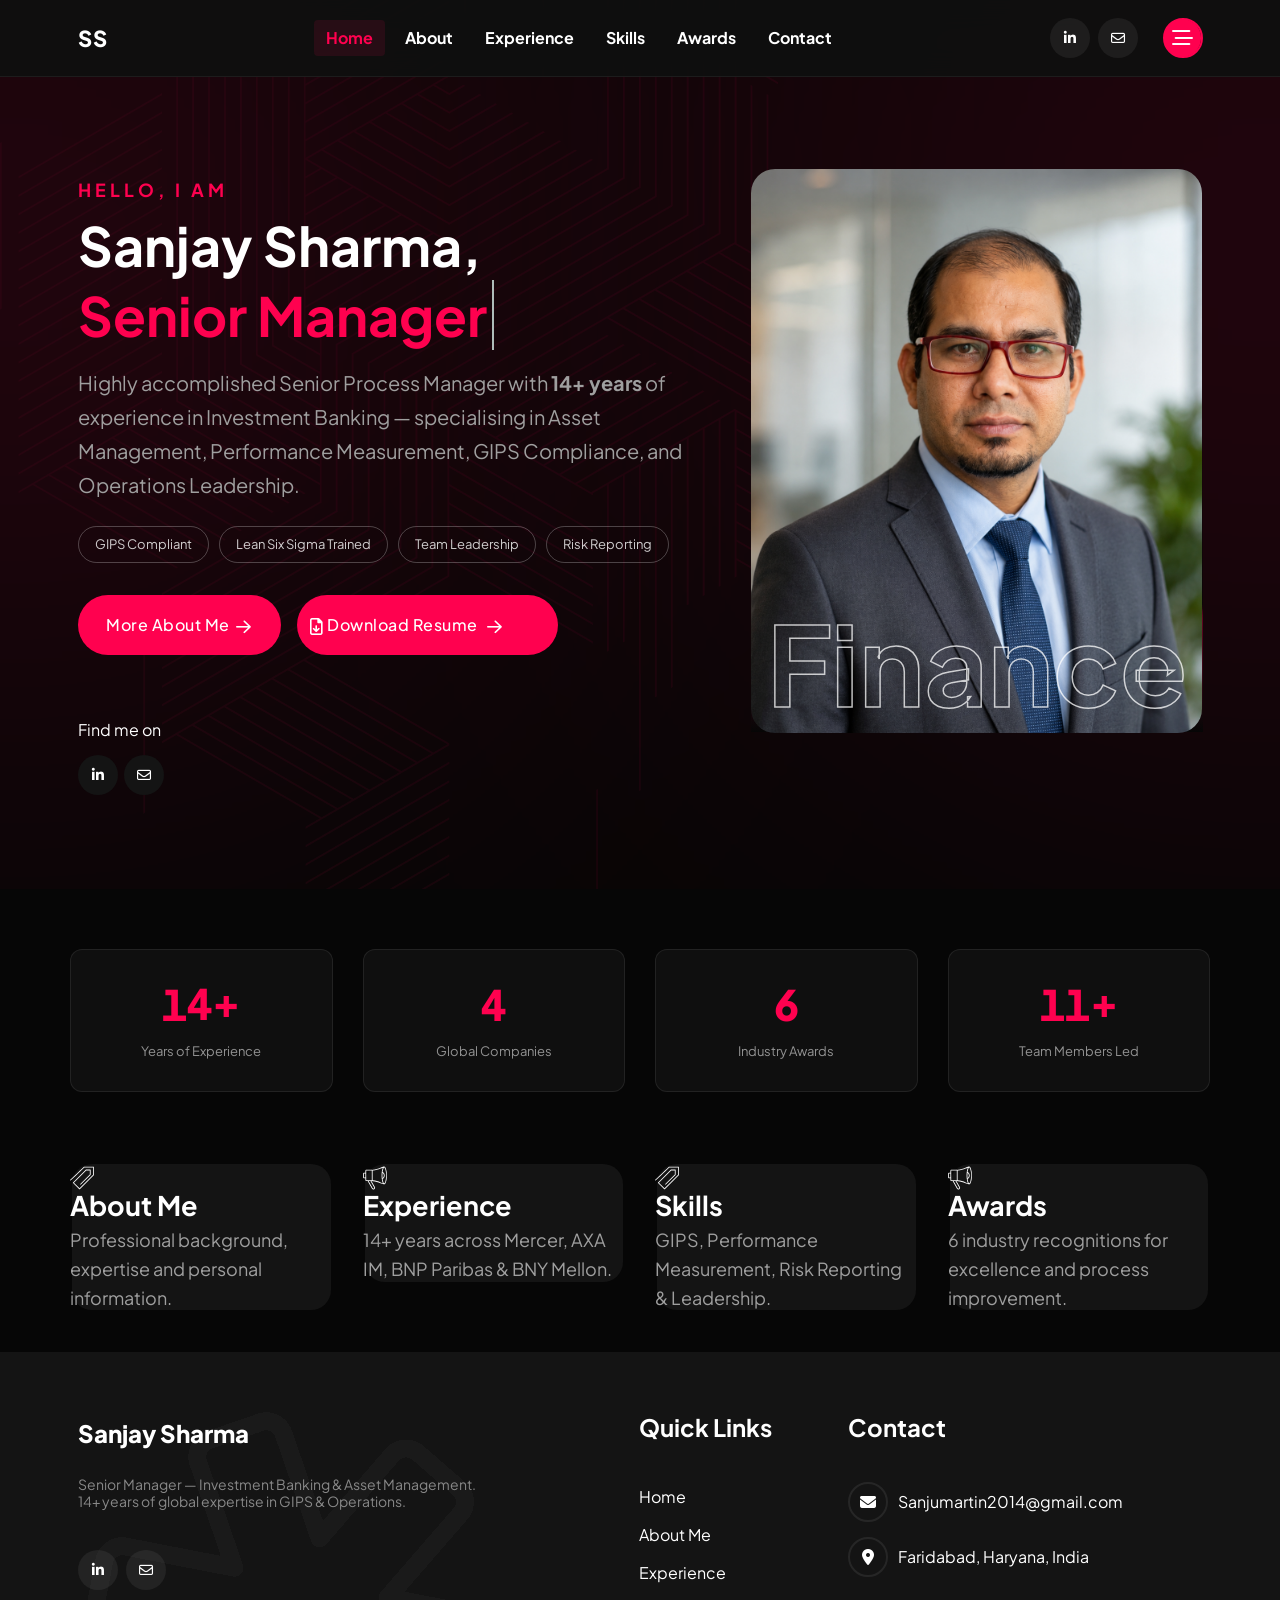
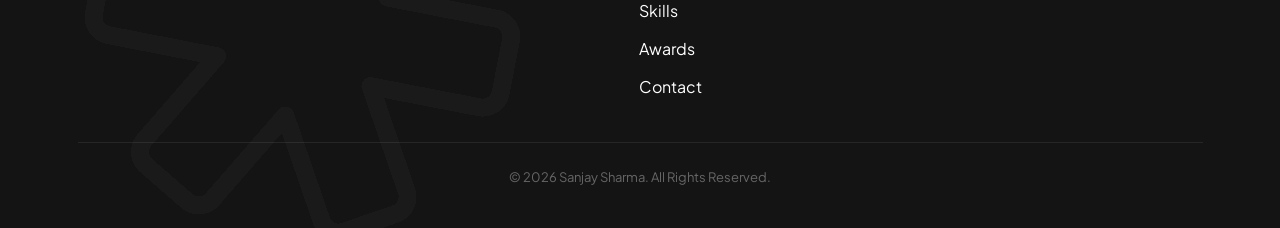
==== index.html @ 3ad921a3 "website_launch" ====
<!DOCTYPE html>
<html lang="en">
<head>
    <meta charset="UTF-8">
    <meta http-equiv="X-UA-Compatible" content="IE=edge">
    <meta name="viewport" content="width=device-width, initial-scale=1.0">
    <meta name="description" content="Sanjay Sharma – Senior Manager with 14+ years in Investment Banking, Asset Management & GIPS Compliance.">
    <link rel="shortcut icon" type="image/png" href="assets/images/favicon.png">
    <title>Sanjay Sharma | Senior Manager – Investment Banking</title>
    <link rel="preconnect" href="https://fonts.googleapis.com">
    <link rel="preconnect" href="https://fonts.gstatic.com" crossorigin>
    <link rel="stylesheet" href="https://fonts.googleapis.com/css2?family=Plus+Jakarta+Sans:wght@300;400;500;600;700;800&display=swap">
    <link rel="stylesheet" href="assets/css/vendor/fontawesome.css">
    <link rel="stylesheet" href="assets/css/plugins/swiper.css">
    <link rel="stylesheet" href="assets/css/plugins/odometer.css">
    <link rel="stylesheet" href="assets/css/vendor/animate.min.css">
    <link rel="stylesheet" href="assets/css/vendor/bootstrap.min.css">
    <link rel="stylesheet" href="assets/css/style.css">
    <link rel="stylesheet" href="assets/css/custom.css">
    <style>
        .hero-badge { padding:6px 16px; border:1px solid rgba(255,255,255,0.25); border-radius:30px; font-size:13px; color:rgba(255,255,255,0.8); }
        .hero-badges { display:flex; flex-wrap:wrap; gap:10px; margin-top:24px; }
        .download-resume-btn { display:inline-flex; align-items:center; gap:10px; padding:14px 32px; background:var(--color-primary); color: #fff; border-radius:40px; font-weight:600; font-size:15px; text-decoration:none; transition:opacity .3s,transform .3s; }
        .download-resume-btn:hover { opacity:.88; color: #fff; transform:translateY(-2px); }
        .stat-box { text-align:center; padding:28px 16px; background:rgba(255,255,255,0.04); border:1px solid rgba(255,255,255,0.08); border-radius:12px; transition:border-color .3s; }
        .stat-box:hover { border-color:var(--color-primary); }
        .stat-box .stat-num { font-size:42px; font-weight:800; color:var(--color-primary); line-height:1; }
        .stat-box .stat-label { font-size:13px; color:rgba(255,255,255,0.55); margin-top:8px; }
    </style>
</head>
<body>

    <!-- HEADER -->
    <header class="tmp-header-area-start header-one header--sticky header--transparent">
        <div class="container">
            <div class="row">
                <div class="col-lg-12">
                    <div class="header-content">
                        <div class="logo">
                            <a href="index.html"><span style="font-size:22px;font-weight:800;color: #fff;letter-spacing:1px;">SS</span></a>
                        </div>
                        <nav class="tmp-mainmenu-nav d-none d-xl-block">
                            <ul class="tmp-mainmenu">
                                <li class="current"><a href="index.html">Home</a></li>
                                <li><a href="about.html">About</a></li>
                                <li><a href="experience.html">Experience</a></li>
                                <li><a href="skills.html">Skills</a></li>
                                <li><a href="awards.html">Awards</a></li>
                                <li><a href="contact.html">Contact</a></li>
                            </ul>
                        </nav>
                        <div class="tmp-header-right">
                            <div class="social-share-wrapper d-none d-md-block">
                                <div class="social-link">
                                    <a href="https://www.linkedin.com/in/sanjay-sharma-5072b68a/" target="_blank" rel="noopener"><i class="fa-brands fa-linkedin-in"></i></a>
                                    <a href="mailto:Sanjumartin2014@gmail.com"><i class="fa-regular fa-envelope"></i></a>
                                </div>
                            </div>
                            <div class="actions-area">
                                <div class="tmp-side-collups-area d-none d-xl-block">
                                    <button class="tmp-menu-bars tmp_button_active"><i class="fa-regular fa-bars-staggered"></i></button>
                                </div>
                                <div class="tmp-side-collups-area d-block d-xl-none">
                                    <button class="tmp-menu-bars humberger_menu_active"><i class="fa-regular fa-bars-staggered"></i></button>
                                </div>
                            </div>
                        </div>
                    </div>
                </div>
            </div>
        </div>
    </header>

    <!-- SIDEBAR -->
    <div class="d-none d-xl-block">
        <div class="tmp-sidebar-area tmp_side_bar">
            <div class="inner">
                <div class="top-area">
                    <span style="font-size:18px;font-weight:800;color: #fff;">Sanjay Sharma</span>
                    <div class="close-icon-area">
                        <button class="tmp-round-action-btn close_side_menu_active"><i class="fa-sharp fa-light fa-xmark"></i></button>
                    </div>
                </div>
                <div class="content-wrapper">
                    <img src="assets/images/banner/profile_pic.png" alt="Sanjay Sharma" style="border-radius:50%;width:90px;height:90px;object-fit:cover;margin-bottom:16px;">
                    <h5 class="title mt--10">Senior Manager – Investment Banking & Asset Management</h5>
                    <p class="disc">14+ years in GIPS, Performance Measurement & Operations Leadership.</p>
                    <div class="short-contact-area">
                        <!-- <div class="single-contact"><i class="fa-solid fa-phone"></i><div class="information tmp-link-animation"><span>Phone</span><a href="tel:+919503085944" class="number">+91 9503085944</a></div></div> -->
                        <div class="single-contact"><i class="fa-solid fa-envelope"></i><div class="information tmp-link-animation"><span>Email</span><a href="mailto:Sanjumartin2014@gmail.com" class="number">Sanjumartin2014@gmail.com</a></div></div>
                        <div class="single-contact"><i class="fa-solid fa-location-crosshairs"></i><div class="information tmp-link-animation"><span>Location</span><span class="number">Faridabad, Haryana, India</span></div></div>
                    </div>
                    <div class="social-wrapper mt--20">
                        <span class="subtitle">Connect with me</span>
                        <div class="social-link">
                            <a href="https://www.linkedin.com/in/sanjay-sharma-5072b68a/" target="_blank" rel="noopener"><i class="fa-brands fa-linkedin-in"></i></a>
                            <a href="mailto:Sanjumartin2014@gmail.com"><i class="fa-regular fa-envelope"></i></a>
                        </div>
                    </div>
                </div>
            </div>
        </div>
        <a class="overlay_close_side_menu close_side_menu_active" href="javascript:void(0);"></a>
    </div>

    <!-- MOBILE MENU -->
    <div class="d-block d-xl-none">
        <div class="tmp-popup-mobile-menu">
            <div class="inner">
                <div class="header-top">
                    <span style="font-size:18px;font-weight:800;color: #fff;">Sanjay Sharma</span>
                    <div class="close-menu"><button class="close-button tmp-round-action-btn"><i class="fa-sharp fa-light fa-xmark"></i></button></div>
                </div>
                <ul class="tmp-mainmenu">
                    <li><a href="index.html">Home</a></li>
                    <li><a href="about.html">About</a></li>
                    <li><a href="experience.html">Experience</a></li>
                    <li><a href="skills.html">Skills</a></li>
                    <li><a href="awards.html">Awards</a></li>
                    <li><a href="contact.html">Contact</a></li>
                </ul>
                <div class="social-wrapper mt--40">
                    <span class="subtitle">Connect</span>
                    <div class="social-link">
                        <a href="https://www.linkedin.com/in/sanjay-sharma-5072b68a/" target="_blank" rel="noopener"><i class="fa-brands fa-linkedin-in"></i></a>
                        <a href="mailto:Sanjumartin2014@gmail.com"><i class="fa-regular fa-envelope"></i></a>
                    </div>
                </div>
            </div>
        </div>
    </div>

    <!-- HERO BANNER -->
    <div class="rpp-banner-two-area">
        <div class="container">
            <div class="banner-two-main-wrapper">
                <div class="row align-items-center">
                    <div class="col-lg-5 order-lg-2">
                        <div class="banner-right-content">
                            <div class="main-img">
                                <img class="tmp-scroll-trigger tmp-zoom-in animation-order-1" src="assets/images/banner/profile_pic.png" alt="Sanjay Sharma" style="border-radius: 24px;">
                                <h2 class="banner-big-text-1 up-down-2">Finance</h2>
                                <h2 class="banner-big-text-2 up-down">Finance</h2>
                                <div class="benner-two-bg-red-img"><img src="assets/images/banner/banner-user-image-two-red-bg.png" alt=""></div>
                            </div>
                        </div>
                    </div>
                    <div class="col-lg-7 order-lg-1 mt--100">
                        <div class="inner">
                            <span class="sub-title tmp-scroll-trigger tmp-fade-in animation-order-1">Hello, I am</span>
                            <h1 class="title tmp-scroll-trigger tmp-fade-in animation-order-2">
                                Sanjay Sharma,<br>
                                <span class="header-caption">
                                    <span class="cd-headline clip is-full-width">
                                        <span class="cd-words-wrapper">
                                            <b class="is-visible theme-gradient">Senior Manager</b>
                                            <b class="is-hidden theme-gradient">GIPS Specialist</b>
                                            <b class="is-hidden theme-gradient">Performance Expert</b>
                                            <b class="is-hidden theme-gradient">Operations Leader</b>
                                        </span>
                                    </span>
                                </span>
                            </h1>
                            <p class="disc tmp-scroll-trigger tmp-fade-in animation-order-3">
                                Highly accomplished Senior Process Manager with <strong>14+ years</strong> of experience in Investment Banking — specialising in Asset Management, Performance Measurement, GIPS Compliance, and Operations Leadership.
                            </p>
                            <div class="hero-badges tmp-scroll-trigger tmp-fade-in animation-order-4">
                                <span class="hero-badge">GIPS Compliant</span>
                                <span class="hero-badge">Lean Six Sigma Trained</span>
                                <span class="hero-badge">Team Leadership</span>
                                <span class="hero-badge">Risk Reporting</span>
                            </div>
                            <div class="button-area-banner-two tmp-scroll-trigger tmp-fade-in animation-order-5" style="margin-top:32px;display:flex;gap:16px;flex-wrap:wrap;align-items:center;">
                                <a class="tmp-btn hover-icon-reverse radius-round" href="about.html">
                                    <span class="icon-reverse-wrapper">
                                        <span class="btn-text">More About Me</span>
                                        <span class="btn-icon"><i class="fa-sharp fa-regular fa-arrow-right"></i></span>
                                        <span class="btn-icon"><i class="fa-sharp fa-regular fa-arrow-right"></i></span>
                                    </span>
                                </a>
                                <a class="tmp-btn hover-icon-reverse radius-round" href="Sanjay_Sharma_Resume.pdf" download>
                                    <span class="btn-text"><i class="fa-regular fa-file-arrow-down"></i> Download Resume</span>
                                    <span class="btn-icon"><i class="fa-sharp fa-regular fa-arrow-right"></i></span>
                                    <span class="btn-icon"><i class="fa-sharp fa-regular fa-arrow-right"></i></span>
                                </a>
                            </div>
                            <div class="find-me-on tmp-scroll-trigger tmp-fade-in animation-order-6">
                                <h2 class="find-me-on-title">Find me on</h2>
                                <div class="social-link banner">
                                    <a href="https://www.linkedin.com/in/sanjay-sharma-5072b68a/" target="_blank" rel="noopener"><i class="fa-brands fa-linkedin-in"></i></a>
                                    <a href="mailto:Sanjumartin2014@gmail.com"><i class="fa-regular fa-envelope"></i></a>
                                </div>
                            </div>
                        </div>
                    </div>
                </div>
            </div>
        </div>
        <div class="banner-shape-two"><img src="assets/images/banner/banner-shape-two.png" alt=""></div>
    </div>

    <!-- STATS -->
    <div class="about-content-area">
        <div class="container tmp-section-gap">
            <div class="row g-4">
                <div class="col-lg-3 col-md-6 col-6">
                    <div class="stat-box tmp-scroll-trigger tmp-fade-in animation-order-1">
                        <div class="stat-num"><span class="odometer" data-count="14">00</span>+</div>
                        <div class="stat-label">Years of Experience</div>
                    </div>
                </div>
                <div class="col-lg-3 col-md-6 col-6">
                    <div class="stat-box tmp-scroll-trigger tmp-fade-in animation-order-2">
                        <div class="stat-num"><span class="odometer" data-count="4">0</span></div>
                        <div class="stat-label">Global Companies</div>
                    </div>
                </div>
                <div class="col-lg-3 col-md-6 col-6">
                    <div class="stat-box tmp-scroll-trigger tmp-fade-in animation-order-3">
                        <div class="stat-num"><span class="odometer" data-count="6">0</span></div>
                        <div class="stat-label">Industry Awards</div>
                    </div>
                </div>
                <div class="col-lg-3 col-md-6 col-6">
                    <div class="stat-box tmp-scroll-trigger tmp-fade-in animation-order-4">
                        <div class="stat-num"><span class="odometer" data-count="11">00</span>+</div>
                        <div class="stat-label">Team Members Led</div>
                    </div>
                </div>
            </div>
            <!-- Quick nav cards -->
            <div class="row g-4 mt--40">
                <div class="col-lg-3 col-md-6 col-sm-6 col-12">
                    <a href="about.html" class="about-us-card tmponhover tmp-scroll-trigger tmp-fade-in animation-order-1" style="display:block;text-decoration:none;">
                        <div class="card-head"><div class="logo-img"><img src="assets/images/about/logo-1.svg" alt=""></div><h3 class="card-title">About Me</h3></div>
                        <p class="card-para">Professional background, expertise and personal information.</p>
                    </a>
                </div>
                <div class="col-lg-3 col-md-6 col-sm-6 col-12">
                    <a href="experience.html" class="about-us-card tmponhover tmp-scroll-trigger tmp-fade-in animation-order-2" style="display:block;text-decoration:none;">
                        <div class="card-head"><div class="logo-img"><img src="assets/images/about/logo-2.svg" alt=""></div><h3 class="card-title">Experience</h3></div>
                        <p class="card-para">14+ years across Mercer, AXA IM, BNP Paribas & BNY Mellon.</p>
                    </a>
                </div>
                <div class="col-lg-3 col-md-6 col-sm-6 col-12">
                    <a href="skills.html" class="about-us-card tmponhover tmp-scroll-trigger tmp-fade-in animation-order-3" style="display:block;text-decoration:none;">
                        <div class="card-head"><div class="logo-img"><img src="assets/images/about/logo-1.svg" alt=""></div><h3 class="card-title">Skills</h3></div>
                        <p class="card-para">GIPS, Performance Measurement, Risk Reporting & Leadership.</p>
                    </a>
                </div>
                <div class="col-lg-3 col-md-6 col-sm-6 col-12">
                    <a href="awards.html" class="about-us-card tmponhover tmp-scroll-trigger tmp-fade-in animation-order-4" style="display:block;text-decoration:none;">
                        <div class="card-head"><div class="logo-img"><img src="assets/images/about/logo-2.svg" alt=""></div><h3 class="card-title">Awards</h3></div>
                        <p class="card-para">6 industry recognitions for excellence and process improvement.</p>
                    </a>
                </div>
            </div>
        </div>
    </div>

    <!-- FOOTER -->
    <footer class="footer-area footer-style-one-wrapper tmp-section-gap">
        <div class="container">
            <div class="footer-main footer-style-one">
                <div class="row g-5">
                    <div class="col-lg-5 col-md-6">
                        <div class="single-footer-wrapper border-right mr--20">
                            <div class="logo mb--20"><span style="font-size:24px;font-weight:800;color: #fff;">Sanjay Sharma</span></div>
                            <p class="description" style="font-size:14px;color: #888888;">Senior Manager — Investment Banking & Asset Management.<br>14+ years of global expertise in GIPS & Operations.</p>
                            <div class="social-link mt--20">
                                <a href="https://www.linkedin.com/in/sanjay-sharma-5072b68a/" target="_blank" rel="noopener"><i class="fa-brands fa-linkedin-in"></i></a>
                                <a href="mailto:Sanjumartin2014@gmail.com"><i class="fa-regular fa-envelope"></i></a>
                            </div>
                        </div>
                    </div>
                    <div class="col-lg-3 col-md-6">
                        <div class="single-footer-wrapper quick-link-wrap">
                            <h5 class="ft-title">Quick Links</h5>
                            <ul class="ft-link tmp-link-animation">
                                <li><a href="index.html">Home</a></li>
                                <li><a href="about.html">About Me</a></li>
                                <li><a href="experience.html">Experience</a></li>
                                <li><a href="skills.html">Skills</a></li>
                                <li><a href="awards.html">Awards</a></li>
                                <li><a href="contact.html">Contact</a></li>
                            </ul>
                        </div>
                    </div>
                    <div class="col-lg-4 col-md-6">
                        <div class="single-footer-wrapper contact-wrap">
                            <h5 class="ft-title">Contact</h5>
                            <ul class="ft-link tmp-link-animation">
                                <li><span class="ft-icon"><i class="fa-solid fa-envelope"></i></span><a href="mailto:Sanjumartin2014@gmail.com">Sanjumartin2014@gmail.com</a></li>
                                <!-- <li><span class="ft-icon"><i class="fa-solid fa-phone"></i></span><a href="tel:+919503085944">+91 9503085944</a></li> -->
                                <li><span class="ft-icon"><i class="fa-solid fa-location-dot"></i></span>Faridabad, Haryana, India</li>
                            </ul>
                        </div>
                    </div>
                </div>
            </div>
            <div style="border-top:1px solid rgba(255,255,255,0.08);margin-top:40px;padding-top:24px;text-align:center;">
                <p style="font-size:13px;color:rgba(255,255,255,0.35);margin:0;">&copy; 2026 Sanjay Sharma. All Rights Reserved.</p>
            </div>
        </div>
        <div class="footer-bg-img"><img src="assets/images/footer/footer-bg-img.png" alt=""></div>
    </footer>

    <div class="tmp-progress-parent"><svg class="tmp-back-circle svg-inner" width="100%" height="100%" viewBox="-1 -1 102 102"><path d="M50,1 a49,49 0 0,1 0,98 a49,49 0 0,1 0,-98"/></svg></div>

    <script src="assets/js/vendor/jquery.js"></script>
    <script src="assets/js/vendor/jquery-ui.min.js"></script>
    <script src="assets/js/vendor/waypoints.min.js"></script>
    <script src="assets/js/plugins/odometer.js"></script>
    <script src="assets/js/vendor/appear.js"></script>
    <script src="assets/js/vendor/jquery-one-page-nav.js"></script>
    <script src="assets/js/plugins/swiper.js"></script>
    <script src="assets/js/plugins/gsap.js"></script>
    <script src="assets/js/plugins/splittext.js"></script>
    <script src="assets/js/plugins/scrolltigger.js"></script>
    <script src="assets/js/plugins/scrolltoplugins.js"></script>
    <script src="assets/js/plugins/smoothscroll.js"></script>
    <script src="assets/js/vendor/bootstrap.min.js"></script>
    <script src="assets/js/vendor/wow.min.js"></script>
    <script src="assets/js/plugins/text-type.js"></script>
    <script src="assets/js/main.js"></script>
</body>
</html>
---- assets/css/plugins/odometer.css ----
.odometer.odometer-auto-theme,.odometer.odometer-theme-default {
    display: inline-block;
    vertical-align: middle;
    position: relative
}

.odometer.odometer-auto-theme .odometer-digit,.odometer.odometer-theme-default .odometer-digit {
    display: inline-block;
    vertical-align: middle;
    position: relative
}

.odometer.odometer-auto-theme .odometer-digit .odometer-digit-spacer,.odometer.odometer-theme-default .odometer-digit .odometer-digit-spacer {
    display: inline-block;
    vertical-align: middle;
    visibility: hidden
}

.odometer.odometer-auto-theme .odometer-digit .odometer-digit-inner,.odometer.odometer-theme-default .odometer-digit .odometer-digit-inner {
    text-align: left;
    display: block;
    position: absolute;
    top: 0;
    left: 0;
    right: 0;
    bottom: 0;
    overflow: hidden
}

.odometer.odometer-auto-theme .odometer-digit .odometer-ribbon,.odometer.odometer-theme-default .odometer-digit .odometer-ribbon {
    display: block
}

.odometer.odometer-auto-theme .odometer-digit .odometer-ribbon-inner,.odometer.odometer-theme-default .odometer-digit .odometer-ribbon-inner {
    display: block;
    -webkit-backface-visibility: hidden
}

.odometer.odometer-auto-theme .odometer-digit .odometer-value,.odometer.odometer-theme-default .odometer-digit .odometer-value {
    display: block;
    -webkit-transform: translateZ(0)
}

.odometer.odometer-auto-theme .odometer-digit .odometer-value.odometer-last-value,.odometer.odometer-theme-default .odometer-digit .odometer-value.odometer-last-value {
    position: absolute
}

.odometer.odometer-auto-theme.odometer-animating-up .odometer-ribbon-inner,.odometer.odometer-theme-default.odometer-animating-up .odometer-ribbon-inner {
    -webkit-transition: -webkit-transform 2s;
    transition: -webkit-transform 2s;
    transition: transform 2s;
    transition: transform 2s, -webkit-transform 2s
}

.odometer.odometer-auto-theme.odometer-animating-up.odometer-animating .odometer-ribbon-inner,.odometer.odometer-theme-default.odometer-animating-up.odometer-animating .odometer-ribbon-inner {
    -webkit-transform: translateY(-100%);
    -ms-transform: translateY(-100%);
    transform: translateY(-100%)
}

.odometer.odometer-auto-theme.odometer-animating-down .odometer-ribbon-inner,.odometer.odometer-theme-default.odometer-animating-down .odometer-ribbon-inner {
    -webkit-transform: translateY(-100%);
    -ms-transform: translateY(-100%);
    transform: translateY(-100%)
}

.odometer.odometer-auto-theme.odometer-animating-down.odometer-animating .odometer-ribbon-inner,.odometer.odometer-theme-default.odometer-animating-down.odometer-animating .odometer-ribbon-inner {
    -webkit-transition: -webkit-transform 2s;
    transition: -webkit-transform 2s;
    transition: transform 2s;
    transition: transform 2s, -webkit-transform 2s;
    -webkit-transform: translateY(0);
    -ms-transform: translateY(0);
    transform: translateY(0)
}

.odometer.odometer-auto-theme,.odometer.odometer-theme-default {
    font-family: "Helvetica Neue",sans-serif;
    line-height: 1.1em
}

.odometer.odometer-auto-theme .odometer-value,.odometer.odometer-theme-default .odometer-value {
    text-align: center
}
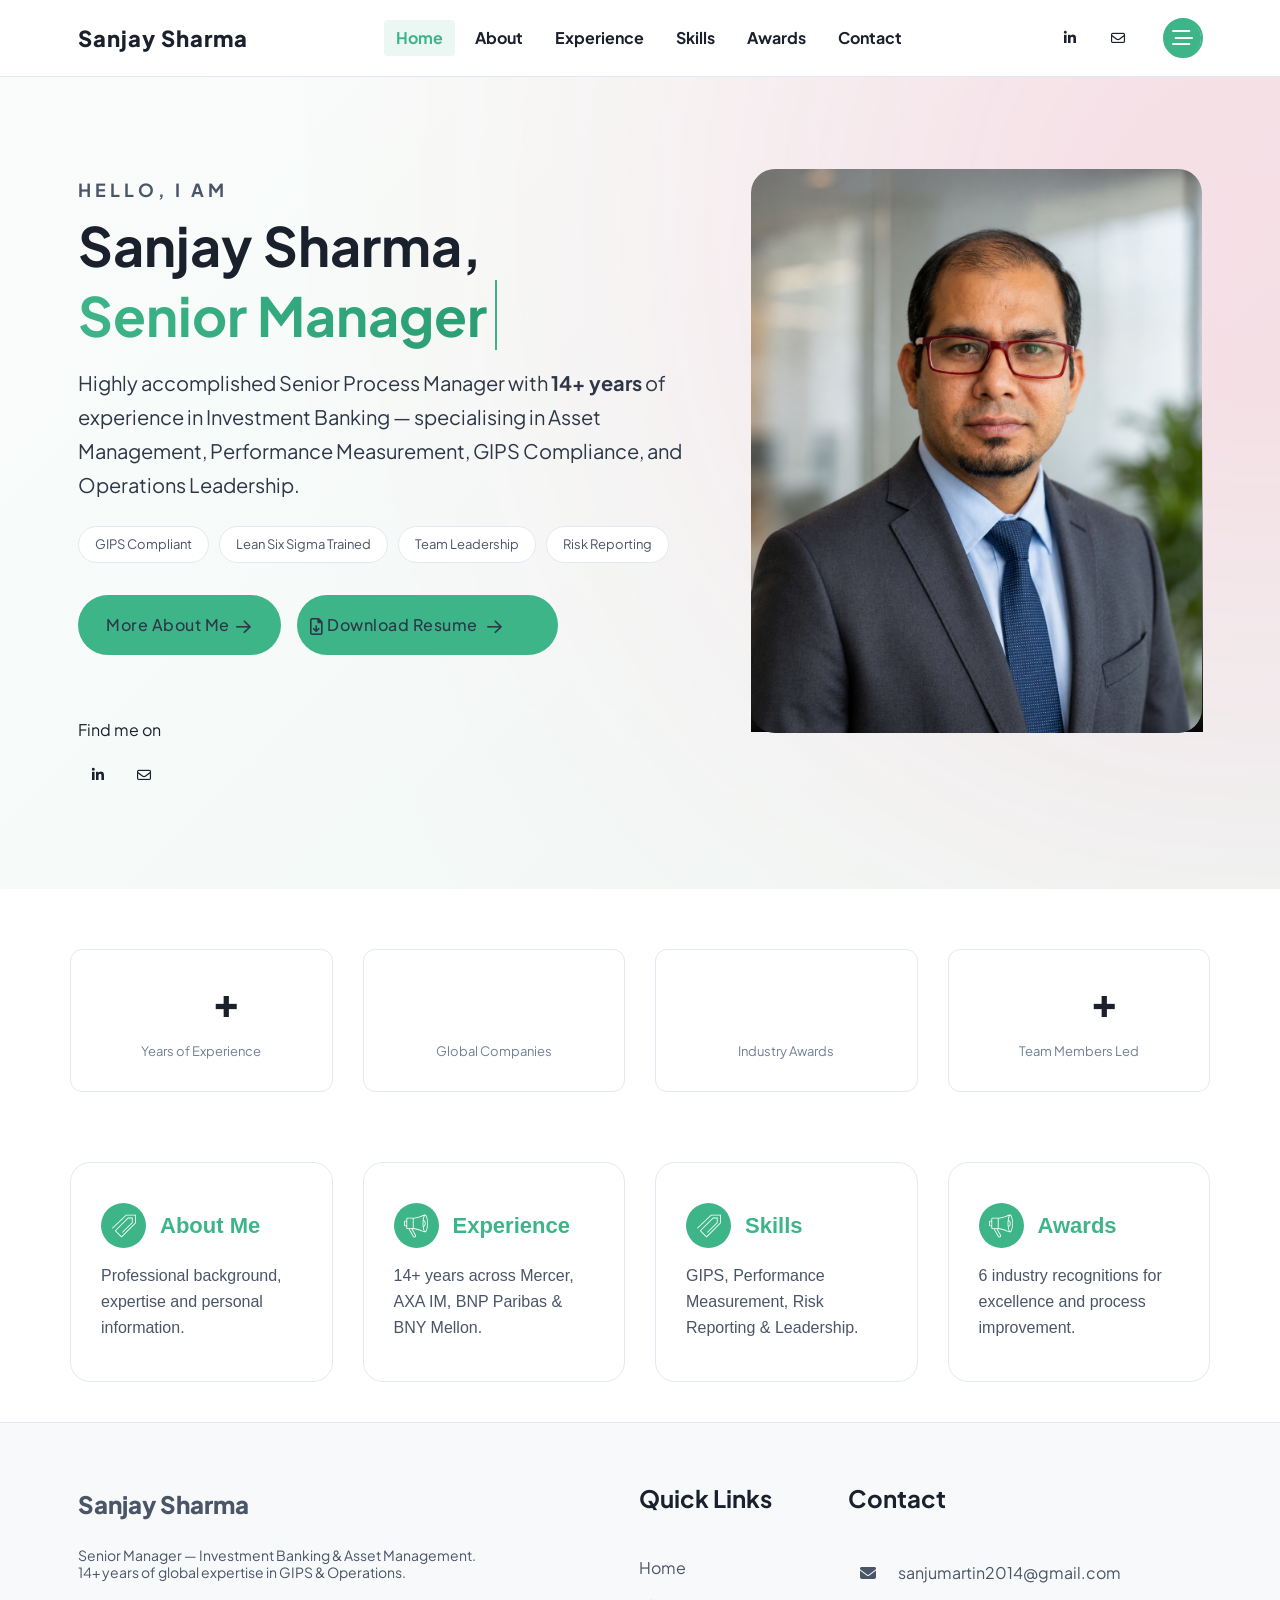
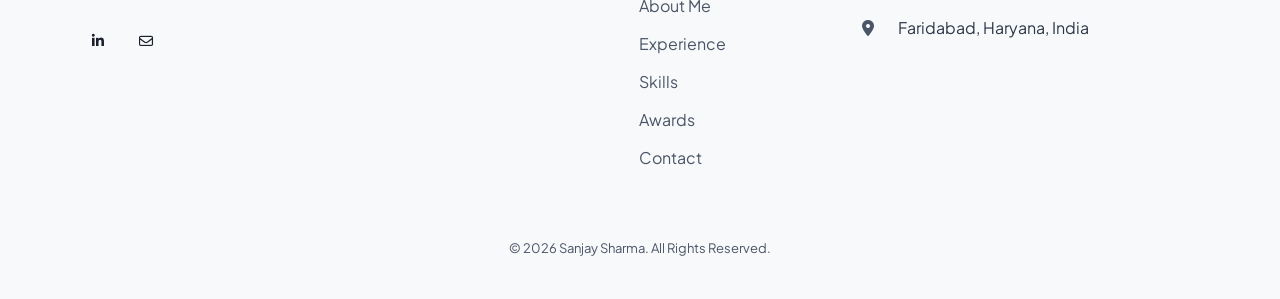
==== commit 0d54fa76: "color_change" ====
--- a/index.html
+++ b/index.html
@@ -18,14 +18,14 @@
     <link rel="stylesheet" href="assets/css/style.css">
     <link rel="stylesheet" href="assets/css/custom.css">
     <style>
-        .hero-badge { padding:6px 16px; border:1px solid rgba(255,255,255,0.25); border-radius:30px; font-size:13px; color:rgba(255,255,255,0.8); }
+        .hero-badge { padding:6px 16px; border:1px solid #e2e8f0; border-radius:30px; font-size:13px; color:#4a5568; background:#ffffff; }
         .hero-badges { display:flex; flex-wrap:wrap; gap:10px; margin-top:24px; }
-        .download-resume-btn { display:inline-flex; align-items:center; gap:10px; padding:14px 32px; background:var(--color-primary); color: #fff; border-radius:40px; font-weight:600; font-size:15px; text-decoration:none; transition:opacity .3s,transform .3s; }
-        .download-resume-btn:hover { opacity:.88; color: #fff; transform:translateY(-2px); }
-        .stat-box { text-align:center; padding:28px 16px; background:rgba(255,255,255,0.04); border:1px solid rgba(255,255,255,0.08); border-radius:12px; transition:border-color .3s; }
+        .download-resume-btn { display:inline-flex; align-items:center; gap:10px; padding:14px 32px; background:var(--color-primary); color: #1a202c; border-radius:40px; font-weight:600; font-size:15px; text-decoration:none; transition:opacity .3s,transform .3s; }
+        .download-resume-btn:hover { opacity:.88; color: #1a202c; transform:translateY(-2px); }
+        .stat-box { text-align:center; padding:28px 16px; background:#ffffff; border:1px solid #e2e8f0; border-radius:12px; transition:border-color .3s; }
         .stat-box:hover { border-color:var(--color-primary); }
-        .stat-box .stat-num { font-size:42px; font-weight:800; color:var(--color-primary); line-height:1; }
-        .stat-box .stat-label { font-size:13px; color:rgba(255,255,255,0.55); margin-top:8px; }
+        .stat-box .stat-num { font-size:42px; font-weight:800; color:#1a202c; line-height:1; }
+        .stat-box .stat-label { font-size:13px; color:#718096; margin-top:8px; }
     </style>
 </head>
 <body>
@@ -37,7 +37,7 @@
                 <div class="col-lg-12">
                     <div class="header-content">
                         <div class="logo">
-                            <a href="index.html"><span style="font-size:22px;font-weight:800;color: #fff;letter-spacing:1px;">SS</span></a>
+                            <a href="index.html"><span style="font-size:22px;font-weight:800;color: #1a202c;letter-spacing:1px;">SS</span></a>
                         </div>
                         <nav class="tmp-mainmenu-nav d-none d-xl-block">
                             <ul class="tmp-mainmenu">
@@ -76,7 +76,7 @@
         <div class="tmp-sidebar-area tmp_side_bar">
             <div class="inner">
                 <div class="top-area">
-                    <span style="font-size:18px;font-weight:800;color: #fff;">Sanjay Sharma</span>
+                    <span style="font-size:18px;font-weight:800;color: #1a202c;">Sanjay Sharma</span>
                     <div class="close-icon-area">
                         <button class="tmp-round-action-btn close_side_menu_active"><i class="fa-sharp fa-light fa-xmark"></i></button>
                     </div>
@@ -108,7 +108,7 @@
         <div class="tmp-popup-mobile-menu">
             <div class="inner">
                 <div class="header-top">
-                    <span style="font-size:18px;font-weight:800;color: #fff;">Sanjay Sharma</span>
+                    <span style="font-size:18px;font-weight:800;color: #1a202c;">Sanjay Sharma</span>
                     <div class="close-menu"><button class="close-button tmp-round-action-btn"><i class="fa-sharp fa-light fa-xmark"></i></button></div>
                 </div>
                 <ul class="tmp-mainmenu">
@@ -265,7 +265,7 @@
                 <div class="row g-5">
                     <div class="col-lg-5 col-md-6">
                         <div class="single-footer-wrapper border-right mr--20">
-                            <div class="logo mb--20"><span style="font-size:24px;font-weight:800;color: #fff;">Sanjay Sharma</span></div>
+                            <div class="logo mb--20"><a href="index.html" style="text-decoration:none;"><span style="font-size:24px;font-weight:800;color: #1a202c;">Sanjay Sharma</span></a></div>
                             <p class="description" style="font-size:14px;color: #888888;">Senior Manager — Investment Banking & Asset Management.<br>14+ years of global expertise in GIPS & Operations.</p>
                             <div class="social-link mt--20">
                                 <a href="https://www.linkedin.com/in/sanjay-sharma-5072b68a/" target="_blank" rel="noopener"><i class="fa-brands fa-linkedin-in"></i></a>
@@ -306,6 +306,9 @@
     </footer>
 
     <div class="tmp-progress-parent"><svg class="tmp-back-circle svg-inner" width="100%" height="100%" viewBox="-1 -1 102 102"><path d="M50,1 a49,49 0 0,1 0,98 a49,49 0 0,1 0,-98"/></svg></div>
+
+    <!-- Site Data - Load First -->
+    <script src="site-data.js"></script>
 
     <script src="assets/js/vendor/jquery.js"></script>
     <script src="assets/js/vendor/jquery-ui.min.js"></script>
@@ -323,5 +326,8 @@
     <script src="assets/js/vendor/wow.min.js"></script>
     <script src="assets/js/plugins/text-type.js"></script>
     <script src="assets/js/main.js"></script>
+
+    <!-- Auto-populate contact info from site-data.js -->
+    <script src="assets/js/populate-site-data.js"></script>
 </body>
 </html>
--- a/assets/css/style.css
+++ b/assets/css/style.css
@@ -59,33 +59,33 @@
 @import url("https://fonts.googleapis.com/css2?family=Rajdhani:wght@300;400;500;600;700&display=swap");
 @import url("https://fonts.googleapis.com/css2?family=Rubik:ital,wght@0,300..900;1,300..900&display=swap");
 :root {
-  --color-primary: #FF014F;
-  --color-primary-alt: #ff014dd9;
-  --color-primary-2nd: #FF494A;
-  --color-primary-3rd: #FDC448;
-  --color-primary-4th: #0071ff;
-  --color-secondary: #060606;
+  --color-primary: #3EB489;
+  --color-primary-alt: #3EB489e6;
+  --color-primary-2nd: #5BC9A1;
+  --color-primary-3rd: #7DD4B3;
+  --color-primary-4th: #2A9D73;
+  --color-secondary: #f8f9fa;
   --color-white:#ffffff;
-  --color-gray: #9F9F9F;
-  --color-gray-2: #141414;
-  --color-subtitle: #f9004d;
-  --background-color-1: #24243557;
-  --background-color-2: #13131d;
-  --background-color-3: #151521;
-  --background-color-4: #242435;
+  --color-gray: #4a5568;
+  --color-gray-2: #f3f4f6;
+  --color-subtitle: #3EB489;
+  --background-color-1: #e8f5f0;
+  --background-color-2: #f8f9fa;
+  --background-color-3: #ffffff;
+  --background-color-4: #e8f5f0;
   --background-color-5: #EDF5FF;
-  --color-card: #1b1b1c;
-  --gradient-box: linear-gradient(to right, #5237f9, #FF014F);
-  --gradient-one: linear-gradient(to right bottom, #E42032, #1273EB);
-  --gradient-two: linear-gradient(to right, #ED145B, #4A11EB);
-  --gradient-three: linear-gradient(to right, #03041c, #0612b3);
-  --text-gradient-one:linear-gradient(to right, #E42032, #4A11EB);
-  --color-heading:#ffffff;
-  --color-body: #9f9f9f;
-  --color-dark:#1d1d1d;
-  --color-text-1:#DEDEDE;
-  --color-light-heading: #181c32;
-  --color-light-body: #65676b;
+  --color-card: #ffffff;
+  --gradient-box: linear-gradient(to right, #5BC9A1, #3EB489);
+  --gradient-one: linear-gradient(to right bottom, #3EB489, #2A9D73);
+  --gradient-two: linear-gradient(to right, #5BC9A1, #3EB489);
+  --gradient-three: linear-gradient(to right, #7DD4B3, #3EB489);
+  --text-gradient-one:linear-gradient(to right, #3EB489, #2A9D73);
+  --color-heading:#1a202c;
+  --color-body: #2d3748;
+  --color-dark:#1a202c;
+  --color-text-1:#2d3748;
+  --color-light-heading: #1a202c;
+  --color-light-body: #4a5568;
   --color-border-white: #00000024;
   --color-midgray: #878787;
   --color-light: #E4E6EA;
@@ -162,7 +162,7 @@
   font-weight: var(--p-regular);
   position: relative;
   overflow-x: hidden;
-  background: var(--color-secondary);
+  background: #ffffff;
 }
 body::before {
   content: "";
--- a/assets/css/custom.css
+++ b/assets/css/custom.css
@@ -3,7 +3,7 @@
     height: auto !important;
     min-height: auto !important;
     padding: 40px 30px !important;
-    overflow: visible !important;
+    overflow: hidden !important;
 }
 .about-us-section-card .about-us-card .card-head {
     flex-wrap: wrap;
@@ -13,11 +13,177 @@
     overflow-wrap: break-word !important;
     width: 100% !important;
     flex-basis: 100% !important;
+    color: var(--color-primary) !important;
 }
 .about-us-section-card .about-us-card .card-para {
     word-wrap: break-word !important;
     overflow-wrap: break-word !important;
     margin-top: 15px !important;
+}
+
+/* ── All about-us-card: consistent design & hover effect across all pages ── */
+.about-us-card {
+    border-radius: 20px !important;
+    background: #ffffff !important;
+    border: 1px solid #e2e8f0 !important;
+    padding: 40px 30px !important;
+    transition: all 0.3s ease !important;
+}
+.about-us-card.tmponhover {
+    position: relative !important;
+    overflow: hidden !important;
+}
+.about-us-card.tmponhover::before {
+    content: "" !important;
+    position: absolute !important;
+    top: var(--y, 50%) !important;
+    left: var(--x, 50%) !important;
+    width: 200% !important;
+    height: 200% !important;
+    transform: translate(-50%, -50%) !important;
+    background: radial-gradient(var(--color-primary), transparent, transparent) !important;
+    border-radius: 20px !important;
+    opacity: 0 !important;
+    transition: opacity 0.5s ease, top 0s, left 0s !important;
+}
+.about-us-card.tmponhover:hover::before {
+    opacity: 1 !important;
+}
+.about-us-card.tmponhover::after {
+    content: "" !important;
+    position: absolute !important;
+    inset: 2px !important;
+    background: #ffffff !important;
+    border-radius: 20px !important;
+}
+.about-us-card.tmponhover > * {
+    position: relative !important;
+    z-index: 2 !important;
+}
+.about-us-card:hover,
+.about-us-card.tmponhover:hover {
+    transform: translateY(-4px) !important;
+    box-shadow: 0 8px 24px rgba(62, 180, 137, 0.2) !important;
+    border-color: var(--color-primary) !important;
+}
+.about-us-card .card-head {
+    display: flex !important;
+    align-items: center !important;
+    gap: 14px !important;
+    flex-wrap: wrap !important;
+}
+.about-us-card .card-head .logo-img {
+    width: 45px !important;
+    height: 45px !important;
+    background: var(--color-primary) !important;
+    display: flex !important;
+    align-items: center !important;
+    justify-content: center !important;
+    border-radius: 100px !important;
+    min-width: 45px !important;
+    transition: all 0.3s ease !important;
+}
+.about-us-card:hover .card-head .logo-img,
+.about-us-card.tmponhover:hover .card-head .logo-img {
+    transform: scale(1.05) !important;
+}
+.about-us-card .card-head .card-title {
+    color: var(--color-primary) !important;
+    font-family: var(--font-primary) !important;
+    font-size: 22px !important;
+    font-weight: 700 !important;
+    line-height: 30px !important;
+    margin-bottom: 0 !important;
+    transition: all 0.3s ease !important;
+}
+.about-us-card .card-para {
+    color: #4a5568 !important;
+    font-family: var(--font-secondary) !important;
+    font-size: 16px !important;
+    font-weight: 400 !important;
+    line-height: 26px !important;
+    margin-top: 15px !important;
+}
+
+/* ── Contact info cards: match About card mouse-follow glow ── */
+.contact-info-block.tmponhover {
+    position: relative !important;
+    overflow: hidden !important;
+    background: #ffffff !important;
+    border: 1px solid #e2e8f0 !important;
+    transform: none !important;
+    transition: all 0.3s ease !important;
+}
+.contact-info-block.tmponhover::before {
+    content: "" !important;
+    position: absolute !important;
+    top: var(--y, 50%) !important;
+    left: var(--x, 50%) !important;
+    width: 200% !important;
+    height: 200% !important;
+    transform: translate(-50%, -50%) !important;
+    background: radial-gradient(var(--color-primary), transparent, transparent) !important;
+    border-radius: 14px !important;
+    opacity: 0 !important;
+    transition: opacity 0.5s ease, top 0s, left 0s !important;
+}
+.contact-info-block.tmponhover:hover::before {
+    opacity: 1 !important;
+}
+.contact-info-block.tmponhover::after {
+    content: "" !important;
+    position: absolute !important;
+    inset: 2px !important;
+    background: #ffffff !important;
+    border-radius: 12px !important;
+}
+.contact-info-block.tmponhover > * {
+    position: relative !important;
+    z-index: 2 !important;
+}
+.contact-info-block.tmponhover:hover {
+    border-color: var(--color-primary) !important;
+    transform: translateY(-4px) !important;
+    box-shadow: 0 8px 24px rgba(62, 180, 137, 0.2), 0 0 0 1px rgba(62, 180, 137, 0.3) !important;
+}
+.contact-info-block.tmponhover:hover .ci-icon {
+    transform: scale(1.05) !important;
+}
+.contact-info-block .ci-icon {
+    transition: all 0.3s ease !important;
+}
+
+/* ── Experience education/training cards: match Home card hover ── */
+.resume-widget .resume-single.tmponhover,
+.exp-card {
+    position: relative !important;
+    overflow: hidden !important;
+    background: #ffffff !important;
+    border: 1px solid #e2e8f0 !important;
+    border-radius: 20px !important;
+    transition: all 0.3s ease !important;
+}
+.resume-widget .resume-single.tmponhover::before {
+    display: none !important;
+}
+.resume-widget .resume-single.tmponhover:hover::before {
+    display: none !important;
+}
+.resume-widget .resume-single.tmponhover::after {
+    display: none !important;
+}
+.resume-widget .resume-single.tmponhover > * {
+    position: relative !important;
+    z-index: 1 !important;
+}
+.resume-widget .resume-single.tmponhover:hover,
+.exp-card:hover {
+    border-color: var(--color-primary) !important;
+    transform: translateY(-4px) !important;
+    box-shadow: 0 8px 24px rgba(62, 180, 137, 0.2), 0 0 0 1px rgba(62, 180, 137, 0.3) !important;
+}
+.resume-widget .resume-single.tmponhover:hover .time {
+    color: var(--color-primary) !important;
 }
 
 /* ── Global font: Plus Jakarta Sans ── */
@@ -27,6 +193,433 @@
     font-family: 'Plus Jakarta Sans', sans-serif !important;
 }
 
+/* ── Global text color overrides for light theme ── */
+h1, h2, h3, h4, h5, h6,
+.title, .heading, .h1, .h2, .h3, .h4, .h5, .h6 {
+    color: #1a202c !important;
+}
+
+p, span, li, td, th, .disc, .description {
+    color: #2d3748 !important;
+}
+
+/* ── Menu and navigation text ── */
+.tmp-mainmenu a {
+    color: #1a202c !important;
+}
+.tmp-mainmenu a:hover,
+.tmp-mainmenu .current a {
+    color: var(--color-primary) !important;
+}
+
+/* ── Logo text ── */
+.logo span {
+    color: #1a202c !important;
+}
+
+/* ── Sidebar text colors ── */
+.tmp-sidebar-area .top-area span {
+    color: #ffffff !important;
+    font-weight: 700 !important;
+}
+
+.tmp-sidebar-area .title,
+.tmp-sidebar-area .disc,
+.tmp-sidebar-area .subtitle {
+    color: #1a202c !important;
+}
+
+.tmp-sidebar-area .short-contact-area span {
+    color: #4a5568 !important;
+}
+
+/* ── Mobile menu text ── */
+.tmp-popup-mobile-menu .header-top span,
+.tmp-popup-mobile-menu .tmp-mainmenu a,
+.tmp-popup-mobile-menu .subtitle {
+    color: #1a202c !important;
+}
+
+/* ── Sidebar background ── */
+.tmp-sidebar-area .inner {
+    background: #ffffff !important;
+    border-left: 1px solid #e2e8f0 !important;
+}
+
+.tmp-sidebar-area .inner .top-area {
+    background: var(--color-primary) !important;
+    background: linear-gradient(135deg, #3EB489 0%, #5BC9A1 100%) !important;
+}
+
+.tmp-sidebar-area .top-area .close-icon-area button,
+.tmp-sidebar-area .top-area .close-icon-area button i {
+    color: #ffffff !important;
+    border-color: rgba(255, 255, 255, 0.3) !important;
+}
+
+.tmp-sidebar-area .top-area .close-icon-area button:hover {
+    background: rgba(255, 255, 255, 0.2) !important;
+    border-color: #ffffff !important;
+}
+
+/* ── Mobile menu background ── */
+.tmp-popup-mobile-menu .inner {
+    background: #ffffff !important;
+}
+
+/* ── Banner hero section - subtle green gradient ── */
+.rpp-banner-two-area {
+    background: linear-gradient(135deg, #fafcfb 0%, #f5faf8 50%, #f0f8f5 100%) !important;
+    position: relative !important;
+}
+
+.rpp-banner-two-area::before {
+    content: "" !important;
+    position: absolute !important;
+    top: 0 !important;
+    left: 0 !important;
+    right: 0 !important;
+    bottom: 0 !important;
+    background:
+        radial-gradient(ellipse at 10% 20%, rgba(62, 180, 137, 0.04) 0%, transparent 50%),
+        radial-gradient(ellipse at 90% 80%, rgba(91, 201, 161, 0.03) 0%, transparent 50%) !important;
+    pointer-events: none !important;
+    z-index: 0 !important;
+    display: block !important;
+}
+
+.rpp-banner-two-area .container {
+    position: relative !important;
+    z-index: 1 !important;
+}
+
+/* ── Hide decorative background elements on homepage banner only ── */
+.rpp-banner-two-area .benner-two-bg-red-img,
+.rpp-banner-two-area .banner-shape-two,
+.rpp-banner-two-area .banner-shape-img-bg,
+.rpp-banner-two-area [class*="bg-vactor"] {
+    display: none !important;
+}
+
+.banner-two-main-wrapper .inner .sub-title {
+    color: #4a5568 !important;
+}
+
+.banner-two-main-wrapper .inner .heading-title {
+    color: #1a202c !important;
+}
+
+/* ── Social links hover - consistent across navbar, footer, sidebar ── */
+.social-link a,
+.footer-area .social-link a,
+.tmp-header-area .social-link a,
+.tmp-sidebar-area .social-link a {
+    color: #1a202c !important;
+    border-color: #e2e8f0 !important;
+    background: transparent !important;
+    transition: all 0.3s ease !important;
+}
+
+.social-link a:hover,
+.footer-area .social-link a:hover,
+.tmp-header-area .social-link a:hover,
+.tmp-sidebar-area .social-link a:hover {
+    background: var(--color-primary) !important;
+    border-color: var(--color-primary) !important;
+    color: #ffffff !important;
+    transform: translateY(-2px) !important;
+    box-shadow: 0 4px 12px rgba(62, 180, 137, 0.3) !important;
+}
+
+/* ── Section titles and headings ── */
+.section-head .title,
+.section-head .heading,
+.section-title {
+    color: #1a202c !important;
+}
+
+.section-head .description {
+    color: #4a5568 !important;
+}
+
+/* ── Footer ── */
+.footer-area {
+    background: #f8f9fa !important;
+    border-top: 1px solid #e2e8f0 !important;
+}
+
+.footer-area p,
+.footer-area span,
+.footer-area a {
+    color: #4a5568 !important;
+}
+
+.footer-area a:hover {
+    color: var(--color-primary) !important;
+}
+
+/* ── Footer logo link hover ── */
+.footer-area .logo a:hover span {
+    color: var(--color-primary) !important;
+    transition: color 0.3s ease !important;
+}
+
+/* ── Forms and inputs ── */
+.input-field,
+textarea,
+input[type="text"],
+input[type="email"],
+input[type="tel"] {
+    background: #ffffff !important;
+    border: 1px solid #e2e8f0 !important;
+    color: #1a202c !important;
+}
+
+.input-field:focus,
+textarea:focus,
+input[type="text"]:focus,
+input[type="email"]:focus,
+input[type="tel"]:focus {
+    border-color: var(--color-primary) !important;
+}
+
+/* ── Buttons primary color ── */
+.tmp-btn,
+.tmp-button,
+button.primary,
+.download-resume-btn {
+    background: var(--color-primary) !important;
+    color: #ffffff !important;
+}
+
+.tmp-btn:hover,
+.tmp-button:hover,
+button.primary:hover {
+    background: var(--color-primary-4th) !important;
+}
+
+/* ── Stats and counters ── */
+.stat-box {
+    background: #ffffff !important;
+    border: 1px solid #e2e8f0 !important;
+}
+
+.stat-box .stat-num,
+.stat-box .stat-num .odometer,
+.stat-box .stat-num span {
+    color: #1a202c !important;
+}
+
+.stat-box .stat-label {
+    color: #718096 !important;
+}
+
+/* ── Hero badges ── */
+.hero-badge {
+    border-color: #e2e8f0 !important;
+    color: #4a5568 !important;
+    background: #ffffff !important;
+}
+
+/* ── Skills, tags, and badges ── */
+.core-skill-tag {
+    background: #ffffff !important;
+    border: 1px solid #e2e8f0 !important;
+    color: #2d3748 !important;
+}
+
+.core-skill-tag:hover {
+    background: var(--color-primary) !important;
+    border-color: var(--color-primary) !important;
+    color: #ffffff !important;
+}
+
+/* ── Service/Feature cards ── */
+.service-item,
+.feature-card,
+.portfolio-item {
+    background: #ffffff !important;
+    border: 1px solid #e2e8f0 !important;
+}
+
+.service-item:hover,
+.feature-card:hover,
+.portfolio-item:hover {
+    border-color: var(--color-primary) !important;
+    box-shadow: 0 8px 24px rgba(62, 180, 137, 0.2) !important;
+}
+
+/* ── Timeline and resume elements ── */
+.resume-single,
+.timeline-item {
+    color: #2d3748 !important;
+}
+
+.resume-single .title,
+.timeline-item .title {
+    color: #1a202c !important;
+}
+
+.resume-single .time,
+.timeline-item .date {
+    color: #718096 !important;
+}
+
+/* ── Tables ── */
+.personal-info-table td {
+    color: #2d3748 !important;
+}
+
+.personal-info-table td:first-child {
+    color: #1a202c !important;
+}
+
+/* ── Breadcrumbs ── */
+.breadcrumb-item {
+    color: #718096 !important;
+}
+
+.breadcrumb-item a {
+    color: #718096 !important;
+}
+
+.breadcrumb-item.active {
+    color: var(--color-primary) !important;
+}
+
+/* ── Links general ── */
+a {
+    color: var(--color-primary) !important;
+    transition: all 0.3s ease !important;
+}
+
+a:hover {
+    color: var(--color-primary-4th) !important;
+}
+
+/* ── Progress bars ── */
+.progress-bar {
+    background: var(--color-primary) !important;
+}
+
+.progress {
+    background: #e2e8f0 !important;
+}
+
+/* ── Key Career Highlights Banner - Subtle Gradient ── */
+.highlight-banner {
+    background: linear-gradient(135deg, #f0f8f5 0%, #e8f5f0 50%, #d4f1e8 100%) !important;
+    border: 1px solid #e2e8f0 !important;
+    border-radius: 20px !important;
+    padding: 40px !important;
+    margin-bottom: 50px !important;
+    box-shadow: 0 4px 12px rgba(0, 0, 0, 0.08) !important;
+}
+
+.highlight-banner h3 {
+    color: #1a202c !important;
+    font-size: 28px !important;
+    font-weight: 700 !important;
+    margin-bottom: 15px !important;
+}
+
+.highlight-banner p {
+    color: #2d3748 !important;
+    margin-bottom: 0 !important;
+    line-height: 1.7 !important;
+}
+
+.highlight-banner .fa-trophy {
+    color: var(--color-primary) !important;
+}
+
+/* ── Awards and achievement cards ── */
+.award-item,
+.achievement-card,
+.award-card {
+    background: #ffffff !important;
+    border: 1px solid #e2e8f0 !important;
+    border-radius: 20px !important;
+    padding: 30px !important;
+    transition: all 0.3s ease !important;
+}
+
+.award-card:hover {
+    border-color: var(--color-primary) !important;
+    transform: translateY(-4px) !important;
+    box-shadow: 0 8px 24px rgba(62, 180, 137, 0.2), 0 0 0 1px rgba(62, 180, 137, 0.3) !important;
+}
+
+/* ── Contact info blocks ── */
+.contact-info-block {
+    background: #ffffff !important;
+    border: 1px solid #e2e8f0 !important;
+}
+
+.contact-info-block .ci-icon {
+    width: 48px !important;
+    height: 48px !important;
+    border-radius: 50% !important;
+    background: #ffffff !important;
+    border: 2px solid #e2e8f0 !important;
+    display: flex !important;
+    align-items: center !important;
+    justify-content: center !important;
+    flex-shrink: 0 !important;
+    font-size: 20px !important;
+    color: #1a202c !important;
+    transition: all 0.3s ease !important;
+}
+
+.contact-info-block:hover .ci-icon {
+    background: var(--color-primary) !important;
+    border-color: var(--color-primary) !important;
+    color: #ffffff !important;
+    transform: scale(1.1) !important;
+}
+
+/* ── Overlay and modal backgrounds ── */
+.overlay_close_side_menu {
+    background: rgba(0, 0, 0, 0.6) !important;
+}
+
+/* ── Banner big text (decorative) - hide completely ── */
+.banner-big-text-1,
+.banner-big-text-2 {
+    display: none !important;
+}
+
+/* ── Brand green text highlight ── */
+.text-brand-green,
+.title .text-brand-green,
+h1 .text-brand-green,
+h2 .text-brand-green,
+h3 .text-brand-green,
+h4 .text-brand-green,
+h5 .text-brand-green,
+h6 .text-brand-green,
+.section-head .title .text-brand-green {
+    color: #3EB489 !important;
+}
+
+/* ── Hero animated text (rotating titles) - brand green ── */
+.header-caption,
+.header-caption .cd-words-wrapper b,
+.header-caption .theme-gradient,
+.cd-words-wrapper b.theme-gradient {
+    color: var(--color-primary) !important;
+    background: var(--text-gradient-one) !important;
+    -webkit-background-clip: text !important;
+    -webkit-text-fill-color: transparent !important;
+    background-clip: text !important;
+}
+
+/* ── Ensure the loading bar under animated text is also green ── */
+.cd-headline.clip .cd-words-wrapper::after,
+.cd-headline.loading-bar .cd-words-wrapper::after {
+    background-color: var(--color-primary) !important;
+}
+
 /* ── Tighten section gaps (template default is 120px — too much) ── */
 .tmp-section-gap {
     padding: 60px 0 !important;
@@ -51,9 +644,13 @@
     display: block;
 }
 
-/* ── Clip decorative absolute pseudo-elements so they can't push scroll height ── */
-[class*="bg-vactor"]::after,
-[class*="bg-vactor"]::before {
+/* ── Hide decorative pseudo-elements on homepage banner only ── */
+.rpp-banner-two-area [class*="bg-vactor"]::after,
+.rpp-banner-two-area [class*="bg-vactor"]::before,
+.rpp-banner-two-area .banner-two-main-wrapper::before,
+.rpp-banner-two-area .banner-two-main-wrapper::after,
+.rpp-banner-two-area .banner-right-content::before,
+.rpp-banner-two-area .banner-right-content::after {
     display: none !important;
 }
 
@@ -136,16 +733,28 @@
     right: 0;
     width: 100%;
     z-index: 9999;
-    background: rgba(15, 15, 15, 0.96) !important;
+    background: rgba(255, 255, 255, 0.98) !important;
     backdrop-filter: blur(14px);
     -webkit-backdrop-filter: blur(14px);
-    border-bottom: 1px solid rgba(255, 255, 255, 0.06);
+    border-bottom: 1px solid #e2e8f0;
     transition: background 0.3s ease;
 }
 
 /* ── Inner page hero bar – tight compact strip ── */
 .page-banner {
     padding: 90px 0 22px !important;
+    background: linear-gradient(135deg, #f8f9fa 60%, rgba(62, 180, 137, 0.1) 100%) !important;
+    border-bottom: 1px solid #e2e8f0 !important;
+}
+.page-banner .breadcrumb-item a {
+    color: #718096 !important;
+    text-decoration: none !important;
+}
+.page-banner .breadcrumb-item.active {
+    color: var(--color-primary) !important;
+}
+.page-banner .breadcrumb-item + .breadcrumb-item::before {
+    color: #cbd5e0 !important;
 }
 
 /* ── Contact page overlap fix ──
@@ -173,3 +782,11 @@
     width: 100% !important;
     display: block !important;
 }
+
+/* ── IMPORTANT: Force brand green text on experience page title ── */
+.text-brand-green,
+h2.text-brand-green,
+.title.text-brand-green,
+.section-head .title.text-brand-green {
+    color: #3EB489 !important;
+}
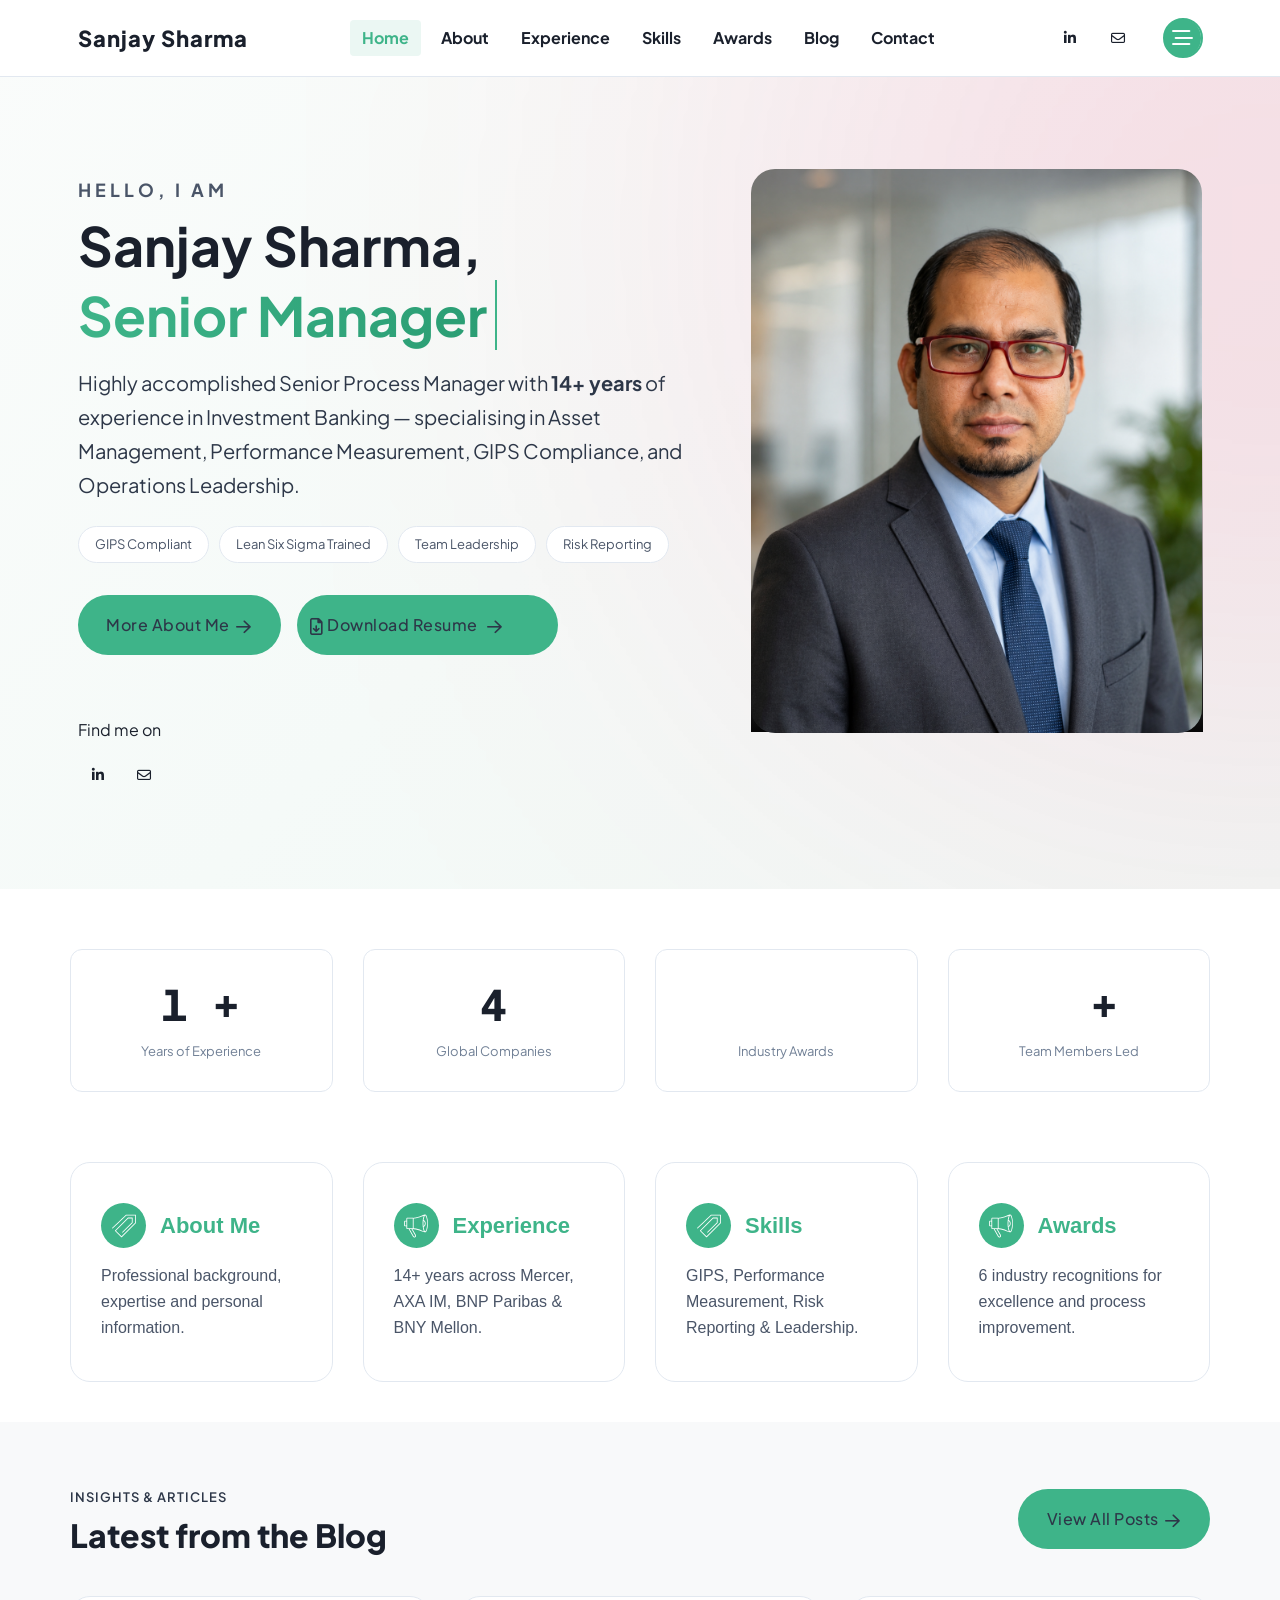
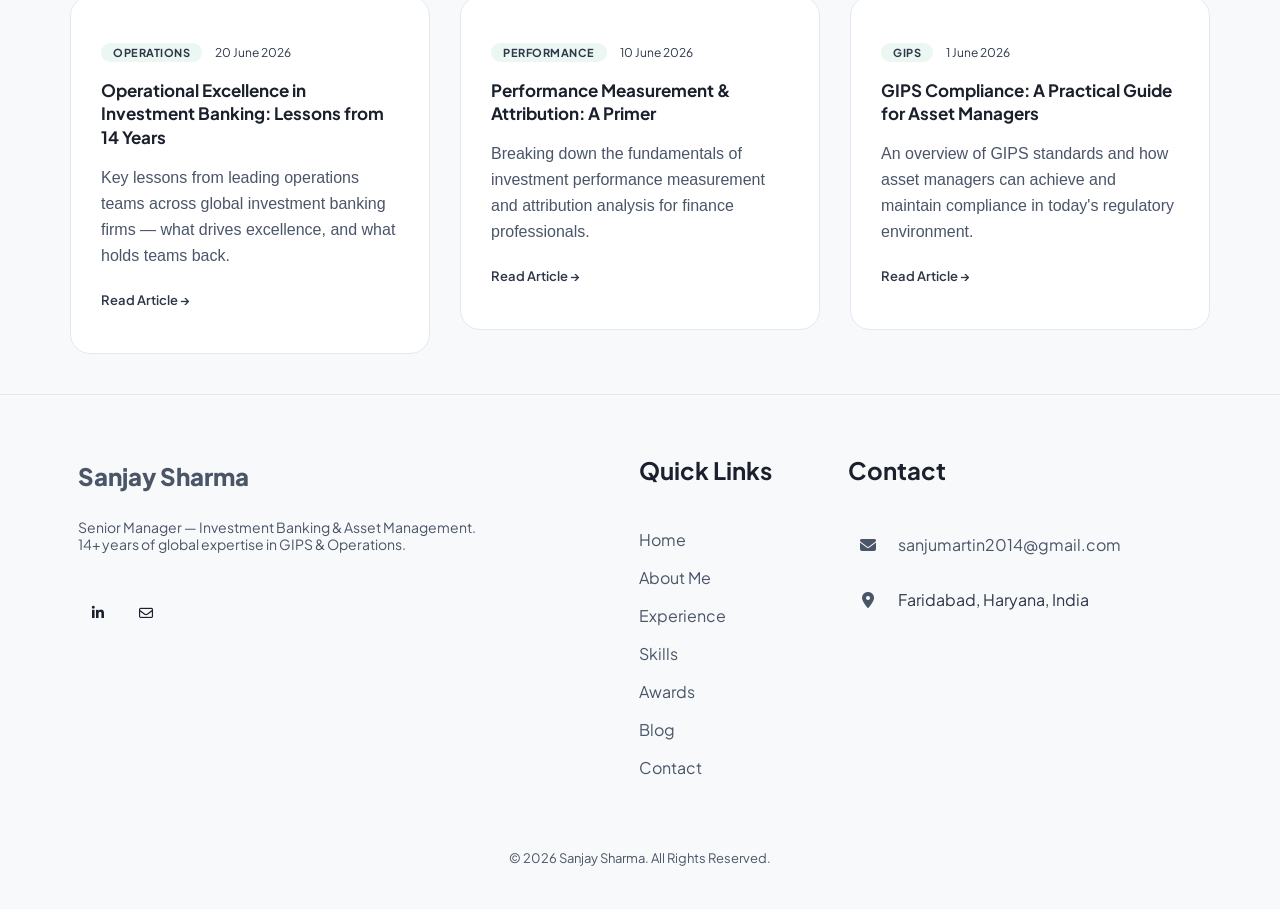
==== commit 626abfda: "add blog system with markdown posts and homepage integration - blog.html: full blog listing page wit" ====
--- a/index.html
+++ b/index.html
@@ -46,6 +46,7 @@
                                 <li><a href="experience.html">Experience</a></li>
                                 <li><a href="skills.html">Skills</a></li>
                                 <li><a href="awards.html">Awards</a></li>
+                                <li><a href="blog.html">Blog</a></li>
                                 <li><a href="contact.html">Contact</a></li>
                             </ul>
                         </nav>
@@ -117,6 +118,7 @@
                     <li><a href="experience.html">Experience</a></li>
                     <li><a href="skills.html">Skills</a></li>
                     <li><a href="awards.html">Awards</a></li>
+                    <li><a href="blog.html">Blog</a></li>
                     <li><a href="contact.html">Contact</a></li>
                 </ul>
                 <div class="social-wrapper mt--40">
@@ -258,6 +260,34 @@
         </div>
     </div>
 
+    <!-- BLOGS SECTION -->
+    <div class="about-content-area" style="background:#f8f9fa;">
+        <div class="container tmp-section-gap">
+            <div class="row mb--40">
+                <div class="col-lg-12">
+                    <div style="display:flex;align-items:center;justify-content:space-between;flex-wrap:wrap;gap:16px;">
+                        <div>
+                            <span style="font-size:13px;font-weight:600;color:var(--color-primary);letter-spacing:1px;text-transform:uppercase;">Insights & Articles</span>
+                            <h2 style="font-size:32px;font-weight:800;color:#1a202c;margin:6px 0 0;">Latest from the Blog</h2>
+                        </div>
+                        <a href="blog.html" class="tmp-btn hover-icon-reverse radius-round" style="flex-shrink:0;">
+                            <span class="icon-reverse-wrapper">
+                                <span class="btn-text">View All Posts</span>
+                                <span class="btn-icon"><i class="fa-sharp fa-regular fa-arrow-right"></i></span>
+                                <span class="btn-icon"><i class="fa-sharp fa-regular fa-arrow-right"></i></span>
+                            </span>
+                        </a>
+                    </div>
+                </div>
+            </div>
+            <div class="row g-4" id="home-blog-list">
+                <div class="col-12" style="text-align:center;padding:40px 0;color:#718096;">
+                    <i class="fa-regular fa-spinner fa-spin" style="font-size:24px;color:var(--color-primary);"></i>
+                </div>
+            </div>
+        </div>
+    </div>
+
     <!-- FOOTER -->
     <footer class="footer-area footer-style-one-wrapper tmp-section-gap">
         <div class="container">
@@ -282,6 +312,7 @@
                                 <li><a href="experience.html">Experience</a></li>
                                 <li><a href="skills.html">Skills</a></li>
                                 <li><a href="awards.html">Awards</a></li>
+                                <li><a href="blog.html">Blog</a></li>
                                 <li><a href="contact.html">Contact</a></li>
                             </ul>
                         </div>
@@ -329,5 +360,41 @@
 
     <!-- Auto-populate contact info from site-data.js -->
     <script src="assets/js/populate-site-data.js"></script>
+
+    <!-- Load latest 3 blog posts on homepage -->
+    <script>
+    (function () {
+        function formatDate(iso) {
+            const d = new Date(iso);
+            return d.toLocaleDateString('en-GB', { day: 'numeric', month: 'long', year: 'numeric' });
+        }
+        fetch('blogs/index.json')
+            .then(r => r.json())
+            .then(posts => {
+                posts.sort((a, b) => new Date(b.date) - new Date(a.date));
+                const container = document.getElementById('home-blog-list');
+                container.innerHTML = '';
+                posts.slice(0, 3).forEach(post => {
+                    container.innerHTML += `
+                        <div class="col-lg-4 col-md-6">
+                            <a href="blog-post.html?post=${post.slug}" style="text-decoration:none;display:block;">
+                                <div class="about-us-card tmponhover" style="height:100%;">
+                                    <div style="margin-bottom:14px;">
+                                        <span style="background:rgba(62,180,137,0.1);color:var(--color-primary);border-radius:30px;padding:3px 12px;font-size:11px;font-weight:700;letter-spacing:0.5px;text-transform:uppercase;">${post.category}</span>
+                                        <span style="font-size:12px;color:#a0aec0;margin-left:10px;">${formatDate(post.date)}</span>
+                                    </div>
+                                    <h3 class="card-title" style="font-size:17px;font-weight:700;color:#1a202c;line-height:1.4;margin-bottom:10px;">${post.title}</h3>
+                                    <p class="card-para" style="font-size:14px;color:#4a5568;line-height:1.6;margin-bottom:16px;">${post.description}</p>
+                                    <span style="font-size:13px;font-weight:600;color:var(--color-primary);">Read Article &rarr;</span>
+                                </div>
+                            </a>
+                        </div>`;
+                });
+            })
+            .catch(() => {
+                document.getElementById('home-blog-list').innerHTML = '';
+            });
+    })();
+    </script>
 </body>
 </html>
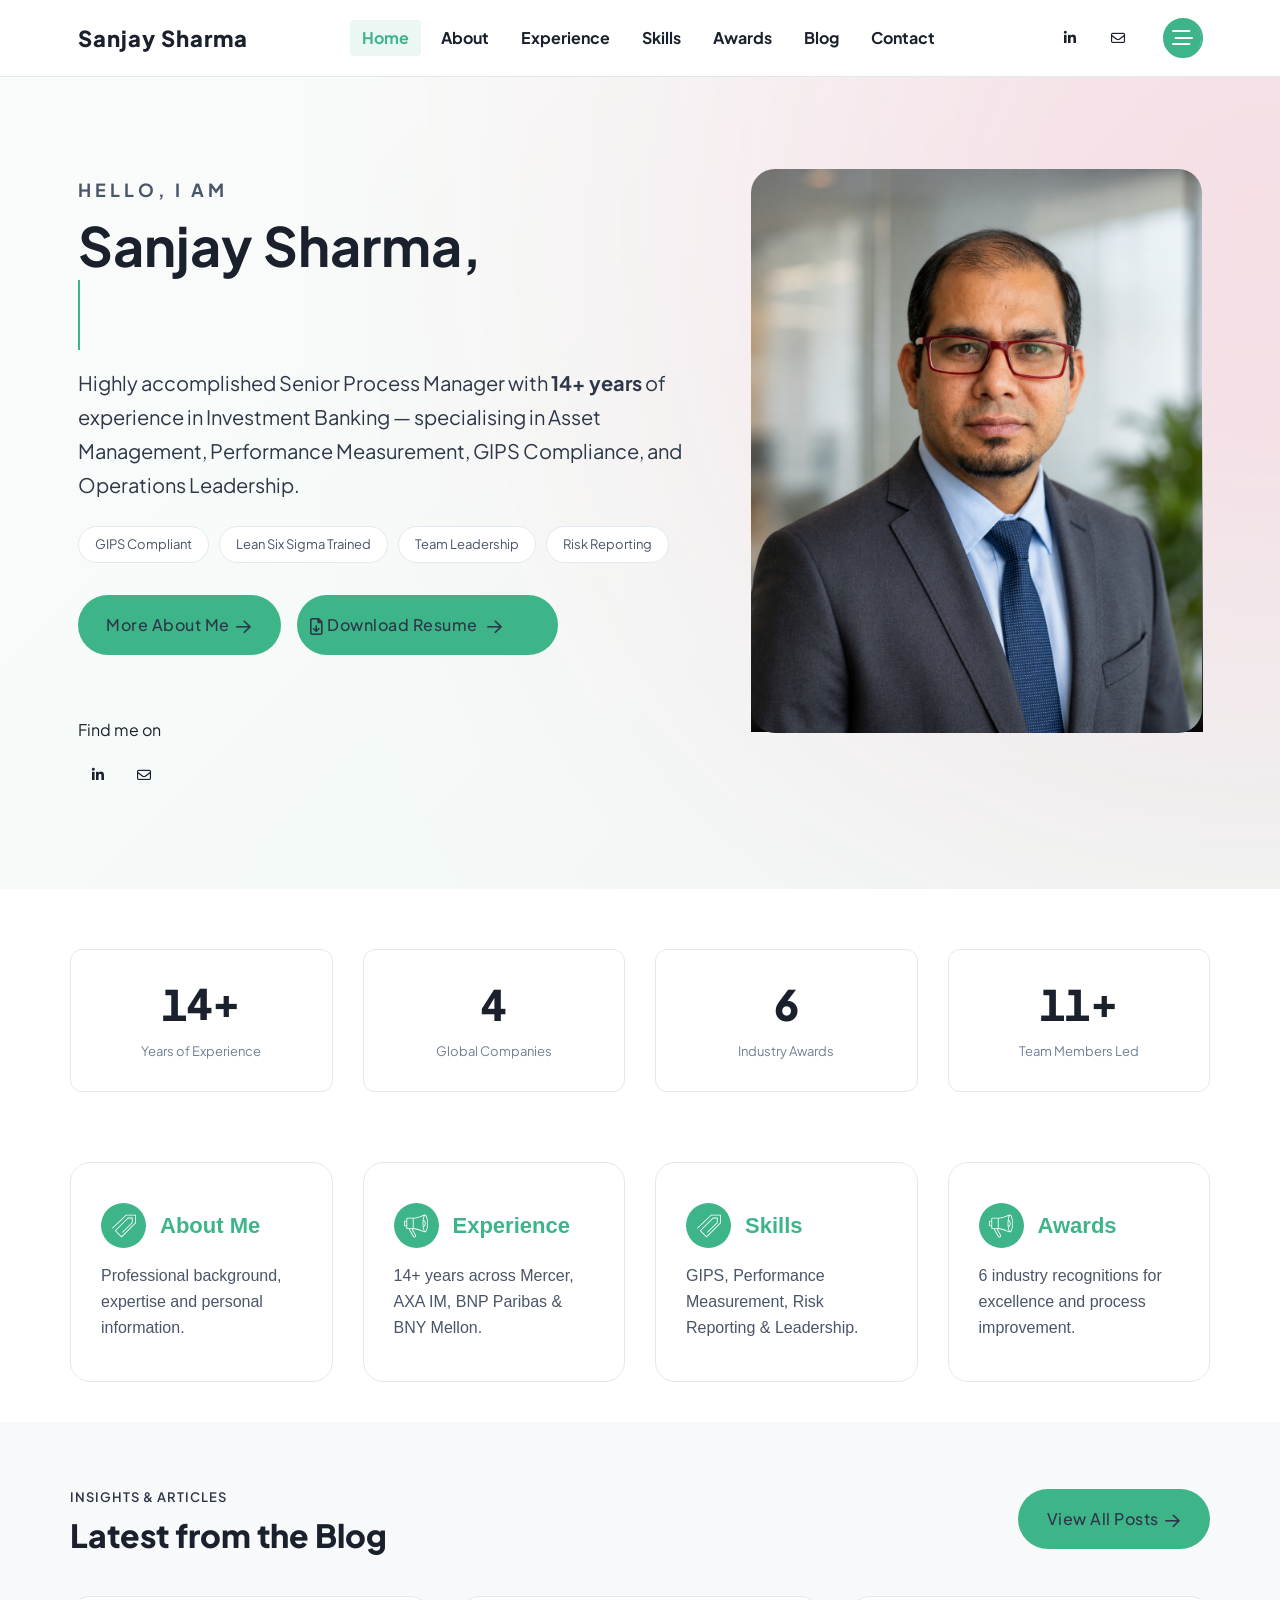
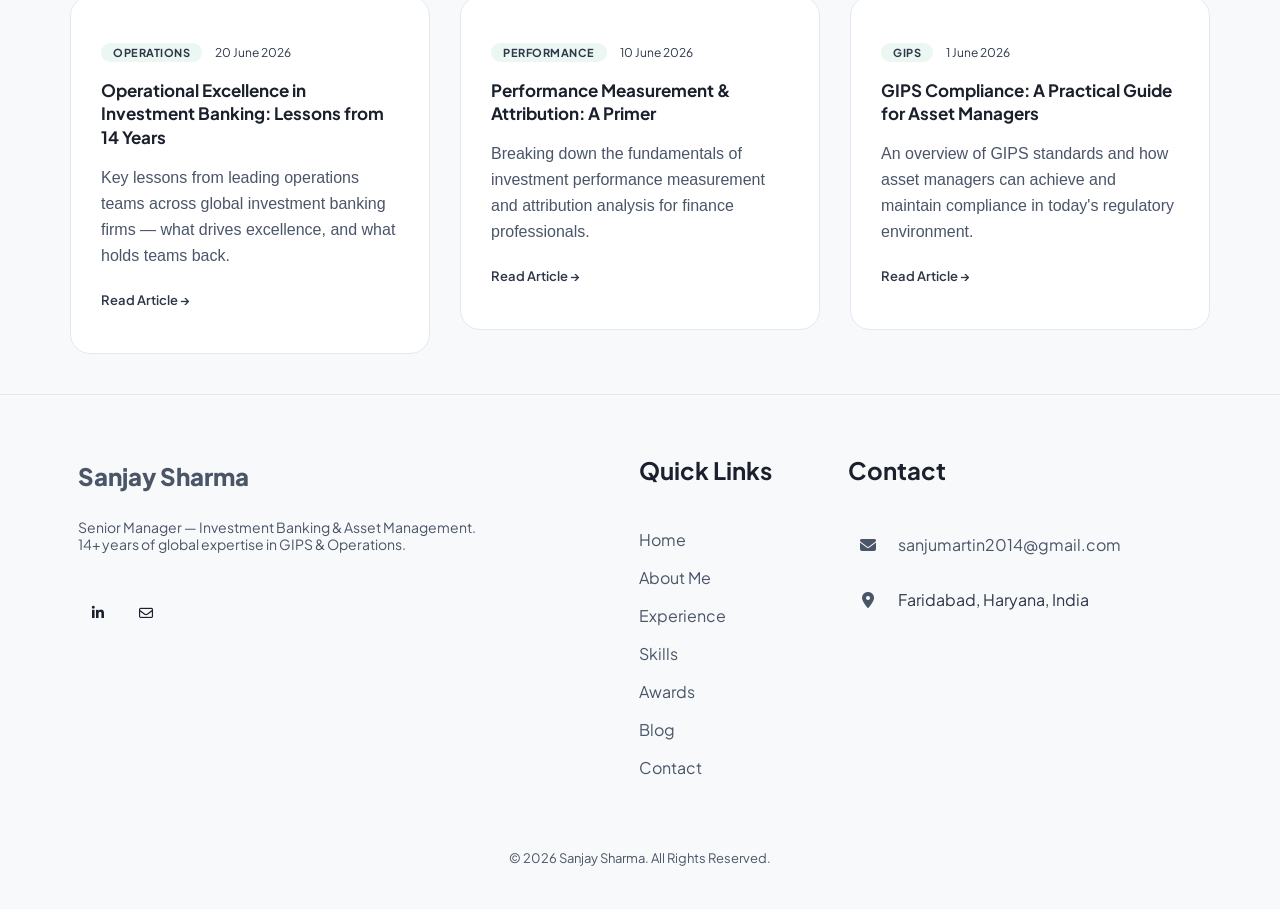
==== commit 06f52b48: "blog ui improvements - homepage blog card title turns green on hover - author card in both blog side" ====
--- a/index.html
+++ b/index.html
@@ -26,6 +26,7 @@
         .stat-box:hover { border-color:var(--color-primary); }
         .stat-box .stat-num { font-size:42px; font-weight:800; color:#1a202c; line-height:1; }
         .stat-box .stat-label { font-size:13px; color:#718096; margin-top:8px; }
+        .about-us-card:hover .blog-card-title { color: var(--color-primary) !important; }
     </style>
 </head>
 <body>
@@ -383,7 +384,7 @@
                                         <span style="background:rgba(62,180,137,0.1);color:var(--color-primary);border-radius:30px;padding:3px 12px;font-size:11px;font-weight:700;letter-spacing:0.5px;text-transform:uppercase;">${post.category}</span>
                                         <span style="font-size:12px;color:#a0aec0;margin-left:10px;">${formatDate(post.date)}</span>
                                     </div>
-                                    <h3 class="card-title" style="font-size:17px;font-weight:700;color:#1a202c;line-height:1.4;margin-bottom:10px;">${post.title}</h3>
+                                    <h3 class="card-title blog-card-title" style="font-size:17px;font-weight:700;color:#1a202c;line-height:1.4;margin-bottom:10px;transition:color .3s;">${post.title}</h3>
                                     <p class="card-para" style="font-size:14px;color:#4a5568;line-height:1.6;margin-bottom:16px;">${post.description}</p>
                                     <span style="font-size:13px;font-weight:600;color:var(--color-primary);">Read Article &rarr;</span>
                                 </div>
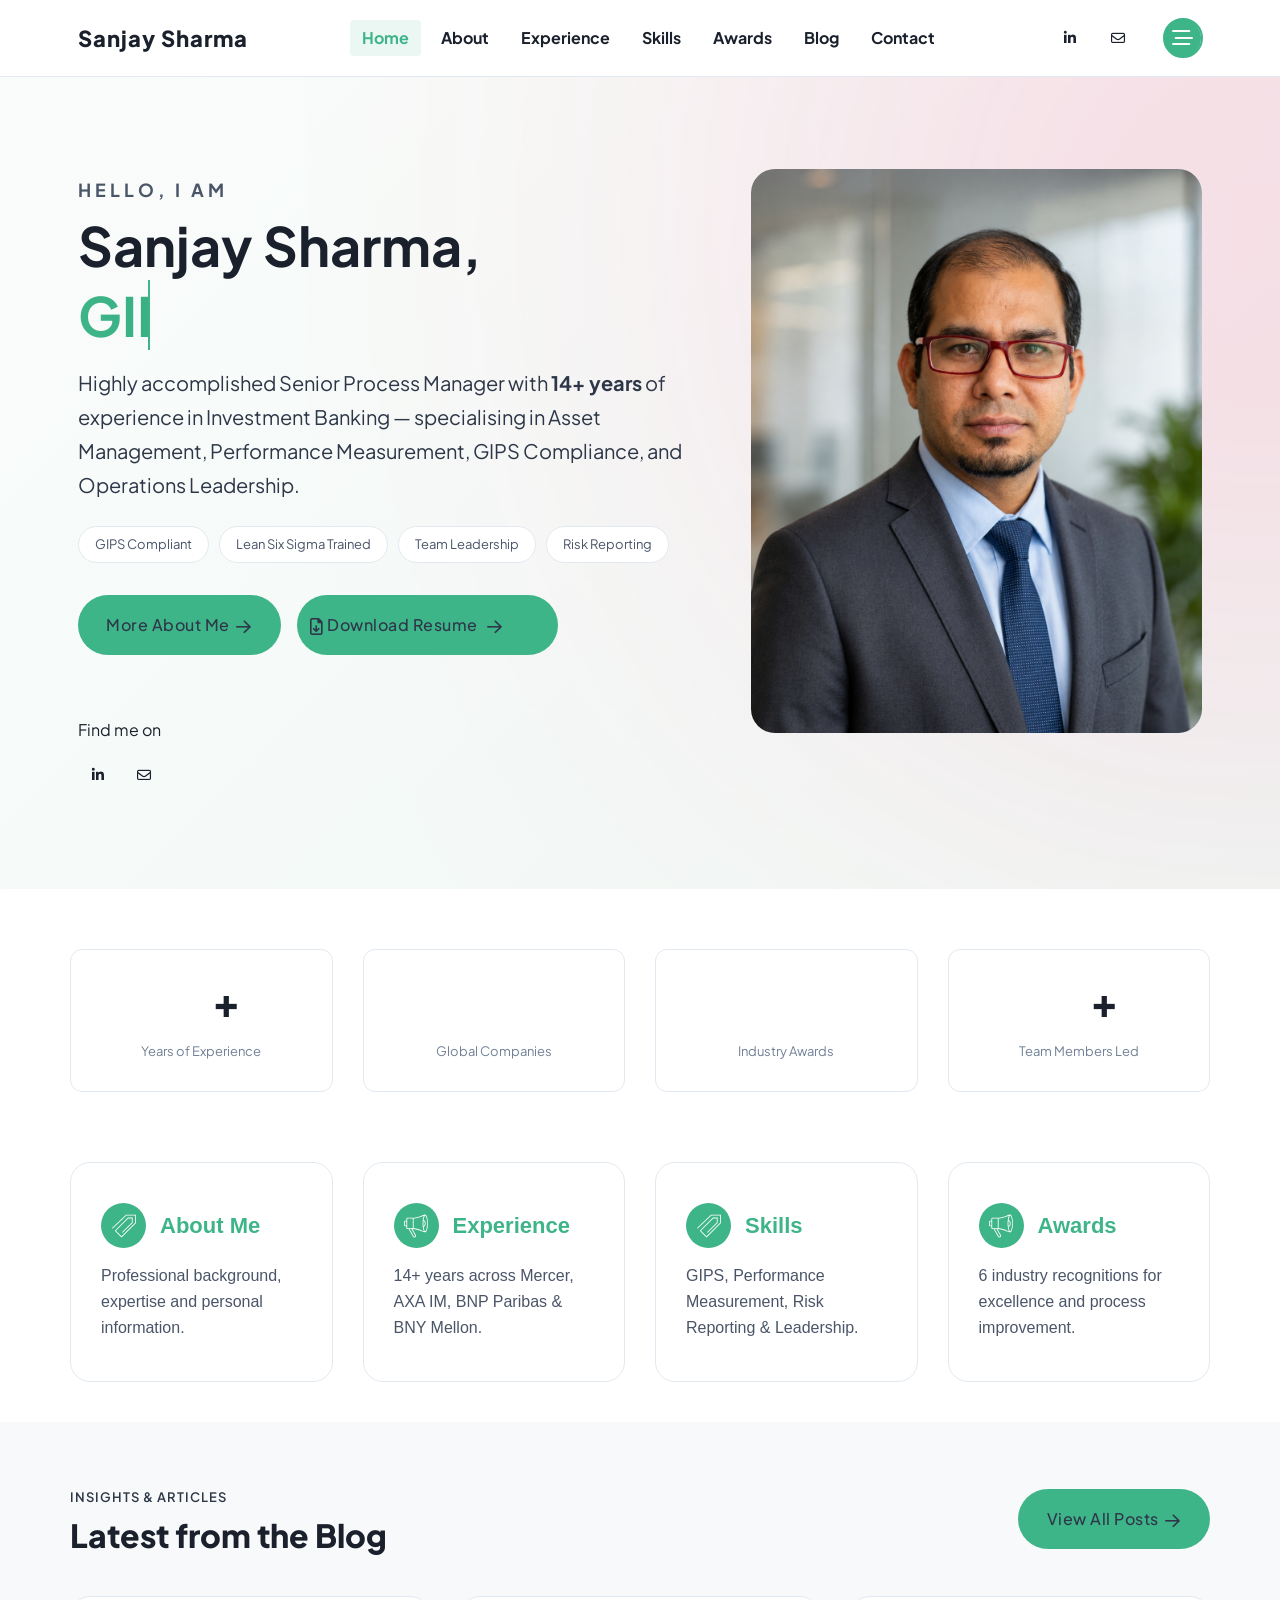
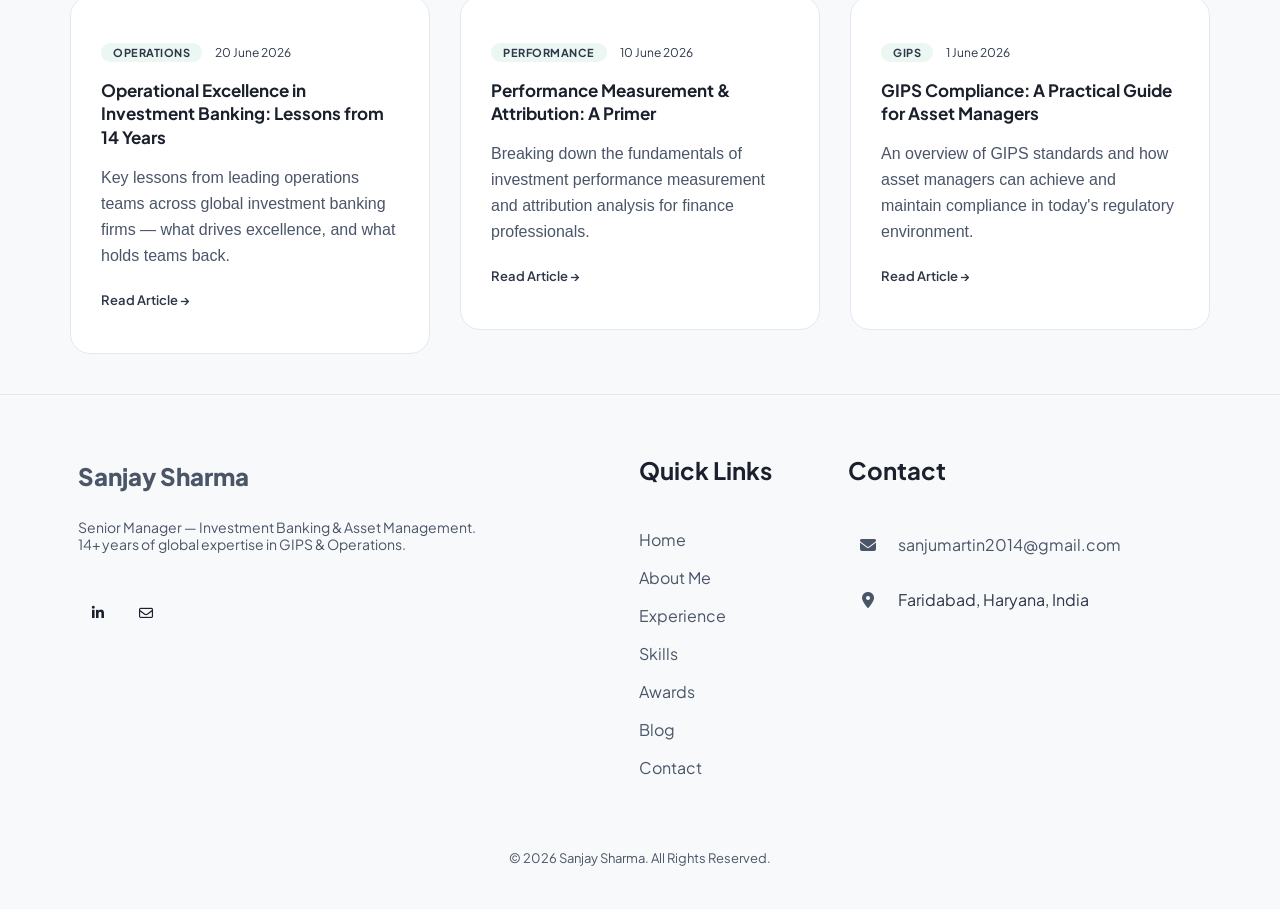
==== commit 62fd65ea: "Make all site content data-driven from site-data.js - Stats/odometer counters now render from SiteDa" ====
--- a/index.html
+++ b/index.html
@@ -205,31 +205,8 @@
     <!-- STATS -->
     <div class="about-content-area">
         <div class="container tmp-section-gap">
-            <div class="row g-4">
-                <div class="col-lg-3 col-md-6 col-6">
-                    <div class="stat-box tmp-scroll-trigger tmp-fade-in animation-order-1">
-                        <div class="stat-num"><span class="odometer" data-count="14">00</span>+</div>
-                        <div class="stat-label">Years of Experience</div>
-                    </div>
-                </div>
-                <div class="col-lg-3 col-md-6 col-6">
-                    <div class="stat-box tmp-scroll-trigger tmp-fade-in animation-order-2">
-                        <div class="stat-num"><span class="odometer" data-count="4">0</span></div>
-                        <div class="stat-label">Global Companies</div>
-                    </div>
-                </div>
-                <div class="col-lg-3 col-md-6 col-6">
-                    <div class="stat-box tmp-scroll-trigger tmp-fade-in animation-order-3">
-                        <div class="stat-num"><span class="odometer" data-count="6">0</span></div>
-                        <div class="stat-label">Industry Awards</div>
-                    </div>
-                </div>
-                <div class="col-lg-3 col-md-6 col-6">
-                    <div class="stat-box tmp-scroll-trigger tmp-fade-in animation-order-4">
-                        <div class="stat-num"><span class="odometer" data-count="11">00</span>+</div>
-                        <div class="stat-label">Team Members Led</div>
-                    </div>
-                </div>
+            <div class="row g-4" id="stats-row">
+                <!-- Rendered from site-data.js → SiteData.stats -->
             </div>
             <!-- Quick nav cards -->
             <div class="row g-4 mt--40">
--- a/assets/css/custom.css
+++ b/assets/css/custom.css
@@ -1,3 +1,11 @@
+/* ── Banner image: remove dark gradient overlay (dark-theme leftover), show all 4 rounded corners ── */
+.banner-two-main-wrapper .banner-right-content .main-img::after {
+    display: none !important;
+}
+.banner-two-main-wrapper .banner-right-content .main-img img {
+    border-radius: 24px !important;
+}
+
 /* ── About Me cards: size by content, not fixed height ── */
 .about-us-section-card .about-us-card {
     height: auto !important;
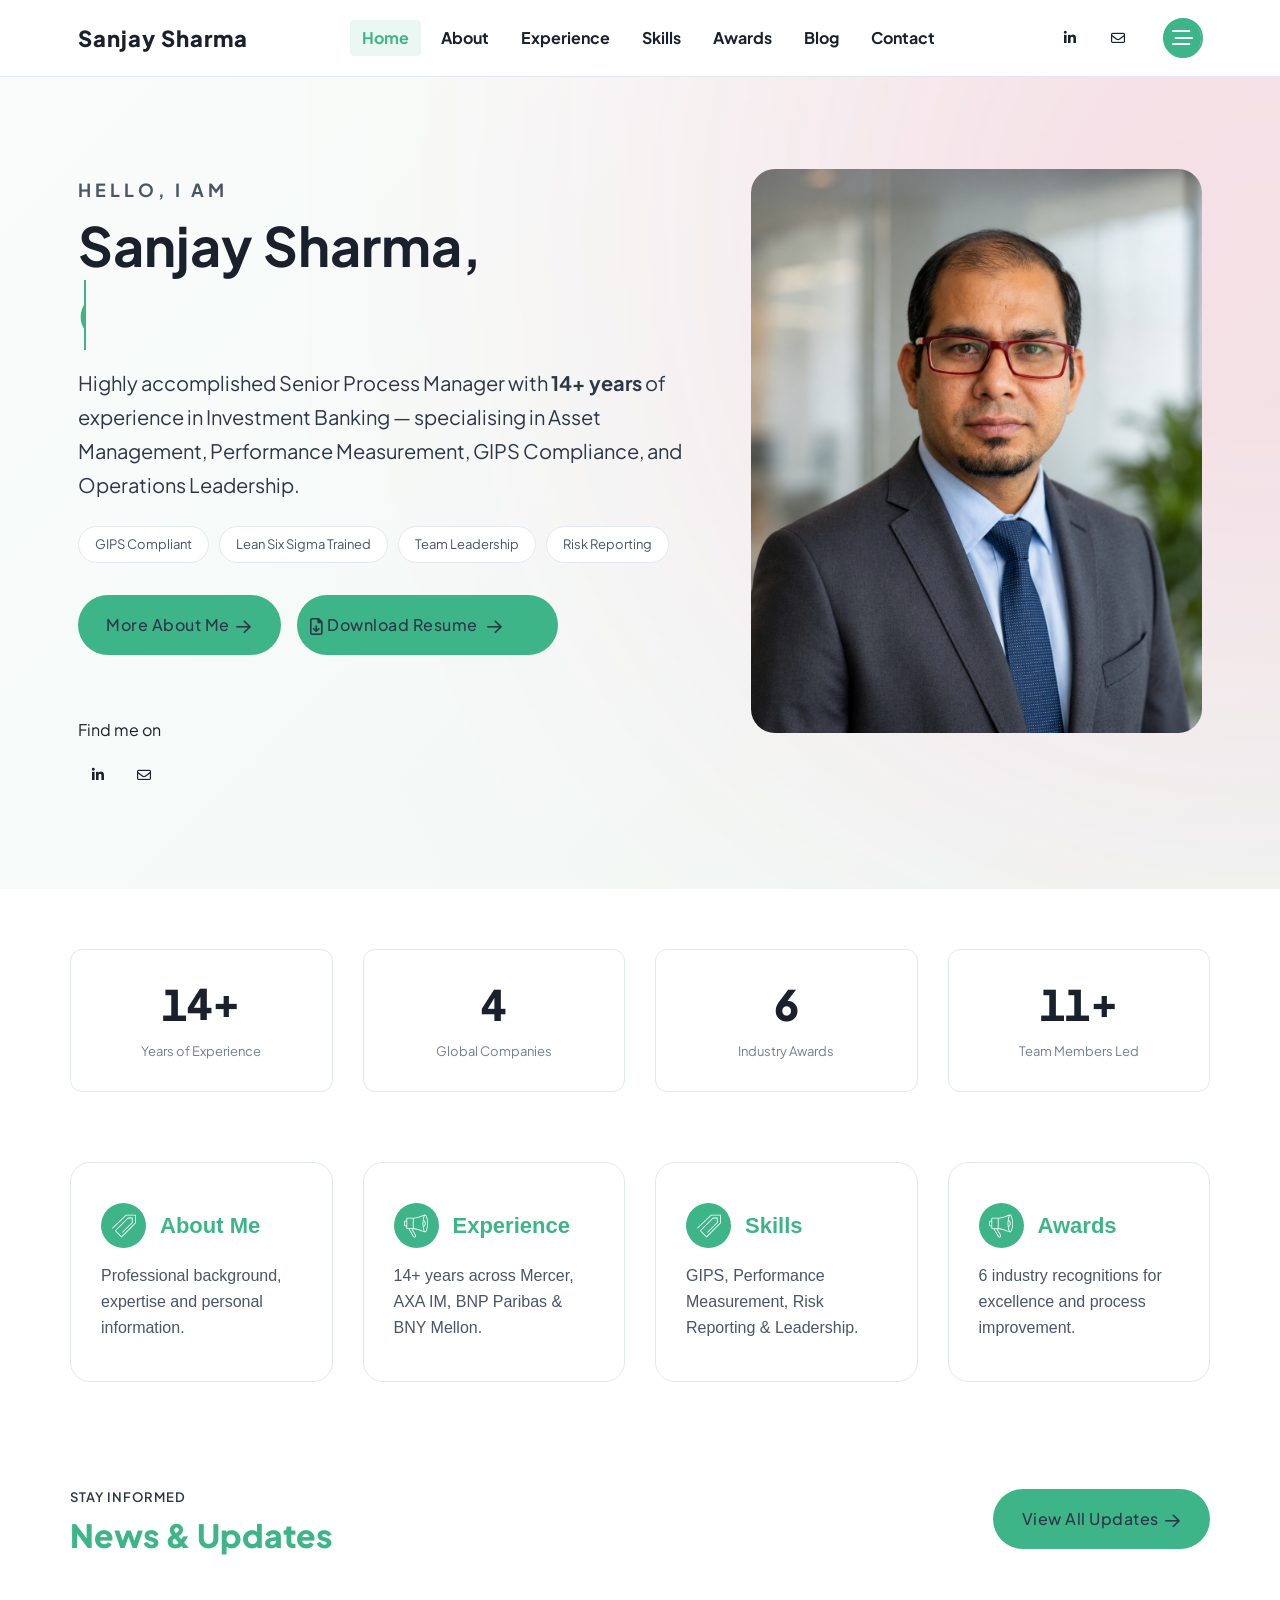
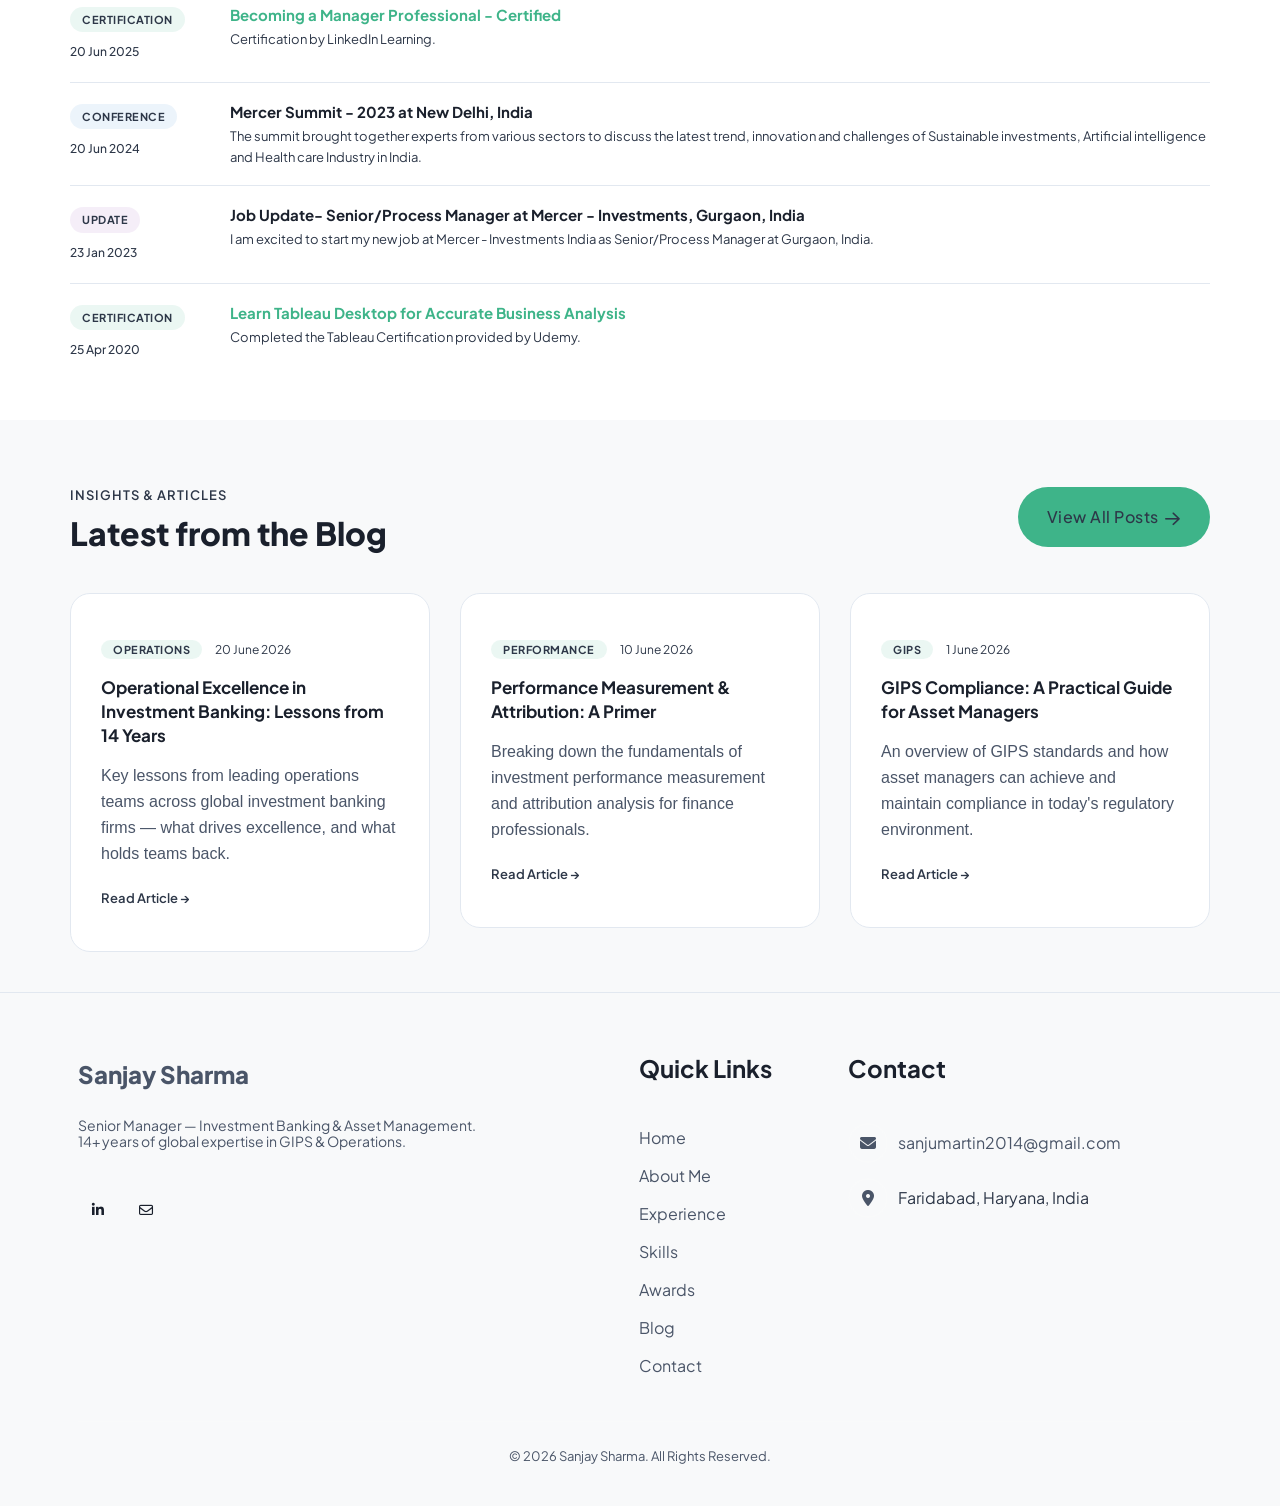
==== commit 87faf8be: "updates" ====
--- a/index.html
+++ b/index.html
@@ -114,7 +114,7 @@
                     <div class="close-menu"><button class="close-button tmp-round-action-btn"><i class="fa-sharp fa-light fa-xmark"></i></button></div>
                 </div>
                 <ul class="tmp-mainmenu">
-                    <li><a href="index.html">Home</a></li>
+                    <li class="current"><a href="index.html">Home</a></li>
                     <li><a href="about.html">About</a></li>
                     <li><a href="experience.html">Experience</a></li>
                     <li><a href="skills.html">Skills</a></li>
@@ -238,6 +238,33 @@
         </div>
     </div>
 
+    <!-- NEWS & UPDATES SECTION -->
+    <div class="about-content-area" style="background:#ffffff;">
+        <div class="container tmp-section-gap">
+            <div class="row mb--30">
+                <div class="col-12">
+                    <div style="display:flex;align-items:center;justify-content:space-between;flex-wrap:wrap;gap:16px;">
+                        <div>
+                            <span style="font-size:13px;font-weight:600;color:var(--color-primary);letter-spacing:1px;text-transform:uppercase;">Stay Informed</span>
+                            <h2 style="font-size:32px;font-weight:800;color:#1a202c;margin:6px 0 0;">
+                                <a href="news.html" style="color:inherit;text-decoration:none;transition:color .2s;" onmouseover="this.style.color='var(--color-primary)'" onmouseout="this.style.color='#1a202c'">News &amp; Updates</a>
+                            </h2>
+                        </div>
+                        <a href="news.html" class="tmp-btn hover-icon-reverse radius-round" style="flex-shrink:0;">
+                            <span class="icon-reverse-wrapper">
+                                <span class="btn-text">View All Updates</span>
+                                <span class="btn-icon"><i class="fa-sharp fa-regular fa-arrow-right"></i></span>
+                                <span class="btn-icon"><i class="fa-sharp fa-regular fa-arrow-right"></i></span>
+                            </span>
+                        </a>
+                    </div>
+                </div>
+            </div>
+            <!-- Rendered from site-data.js → SiteData.news (latest 5) -->
+            <div id="home-news-list"></div>
+        </div>
+    </div>
+
     <!-- BLOGS SECTION -->
     <div class="about-content-area" style="background:#f8f9fa;">
         <div class="container tmp-section-gap">
@@ -339,6 +366,36 @@
     <!-- Auto-populate contact info from site-data.js -->
     <script src="assets/js/populate-site-data.js"></script>
 
+    <!-- News manifest + loader (for homepage News & Updates section) -->
+    <script src="news/manifest.js"></script>
+    <script src="news/news-loader.js"></script>
+    <script>
+    (function () {
+        var container = document.getElementById('home-news-list');
+        if (!container) return;
+        loadNews(function (items) {
+            if (!items.length) { container.innerHTML = ''; return; }
+            container.innerHTML = items.map(function (item, i) {
+                var color = TAG_COLORS[item.tag] || 'var(--color-primary)';
+                var border = i < items.length - 1 ? 'border-bottom:1px solid #e2e8f0;' : '';
+                var title = item.redirect
+                    ? '<a href="' + item.redirect + '" target="_blank" rel="noopener" style="color:inherit;text-decoration:none;">' + item.title + '</a>'
+                    : item.title;
+                return '<div style="display:flex;gap:20px;padding:18px 0;' + border + 'align-items:flex-start;flex-wrap:wrap;">' +
+                    '<div style="flex-shrink:0;min-width:140px;">' +
+                        '<span style="background:' + color + '1a;color:' + color + ';border-radius:20px;padding:3px 12px;font-size:11px;font-weight:700;letter-spacing:.5px;text-transform:uppercase;display:inline-block;margin-bottom:4px;">' + item.tag + '</span><br>' +
+                        '<span style="font-size:12px;color:#a0aec0;font-weight:500;">' + formatNewsDate(item.date) + '</span>' +
+                    '</div>' +
+                    '<div style="flex:1;min-width:200px;">' +
+                        '<h4 style="font-size:15px;font-weight:700;color:#1a202c;margin:0 0 4px;line-height:1.4;">' + title + '</h4>' +
+                        '<p style="font-size:13px;color:#718096;margin:0;line-height:1.6;">' + item.description + '</p>' +
+                    '</div>' +
+                '</div>';
+            }).join('');
+        }, 5);
+    })();
+    </script>
+
     <!-- Load latest 3 blog posts on homepage -->
     <script>
     (function () {
@@ -354,7 +411,7 @@
                 container.innerHTML = '';
                 posts.slice(0, 3).forEach(post => {
                     container.innerHTML += `
-                        <div class="col-lg-4 col-md-6">
+                        <div class="col-lg-4 col-md-6 col-12">
                             <a href="blog-post.html?post=${post.slug}" style="text-decoration:none;display:block;">
                                 <div class="about-us-card tmponhover" style="height:100%;">
                                     <div style="margin-bottom:14px;">
--- a/assets/css/custom.css
+++ b/assets/css/custom.css
@@ -798,3 +798,74 @@
 .section-head .title.text-brand-green {
     color: #3EB489 !important;
 }
+
+/* ══════════════════════════════════════════════════════
+   MOBILE RESPONSIVE — phones (< 768px)
+   ══════════════════════════════════════════════════════ */
+@media (max-width: 767px) {
+
+    /* ── Container: ensure consistent side padding ── */
+    .container {
+        padding-left: 16px !important;
+        padding-right: 16px !important;
+    }
+
+    /* ── Cards: reduce padding so content isn't cramped ── */
+    .about-us-card {
+        padding: 24px 20px !important;
+    }
+
+    /* ── Section gaps: tighter on mobile ── */
+    .tmp-section-gap {
+        padding: 40px 0 !important;
+    }
+
+    /* ── Blog listing cards (blog.html) ── */
+    .blog-card {
+        padding: 20px !important;
+    }
+    .blog-card h3 {
+        font-size: 17px !important;
+    }
+
+    /* ── Blog sidebar stacks below posts on mobile ── */
+    .blog-sidebar {
+        position: static !important;
+        margin-top: 8px !important;
+    }
+    .sidebar-widget {
+        padding: 20px !important;
+    }
+
+    /* ── Inner page banner: compact on phone ── */
+    .page-banner {
+        padding: 80px 0 16px !important;
+    }
+    .page-banner h1 {
+        font-size: 24px !important;
+    }
+
+    /* ── Homepage hero: reduce top margin on stacked columns ── */
+    .rpp-banner-two-area .col-lg-7 {
+        margin-top: 30px !important;
+    }
+
+    /* ── Homepage blog section header: stack title + button ── */
+    .about-content-area [style*="justify-content:space-between"] {
+        flex-direction: column !important;
+        align-items: flex-start !important;
+    }
+
+    /* ── Stats grid: 2 per row on phones ── */
+    #stats-row .col-lg-3 {
+        flex: 0 0 50% !important;
+        max-width: 50% !important;
+    }
+
+    /* ── Footer columns: full width on mobile ── */
+    .footer-main .col-lg-5,
+    .footer-main .col-lg-3,
+    .footer-main .col-lg-4 {
+        margin-bottom: 24px !important;
+    }
+}
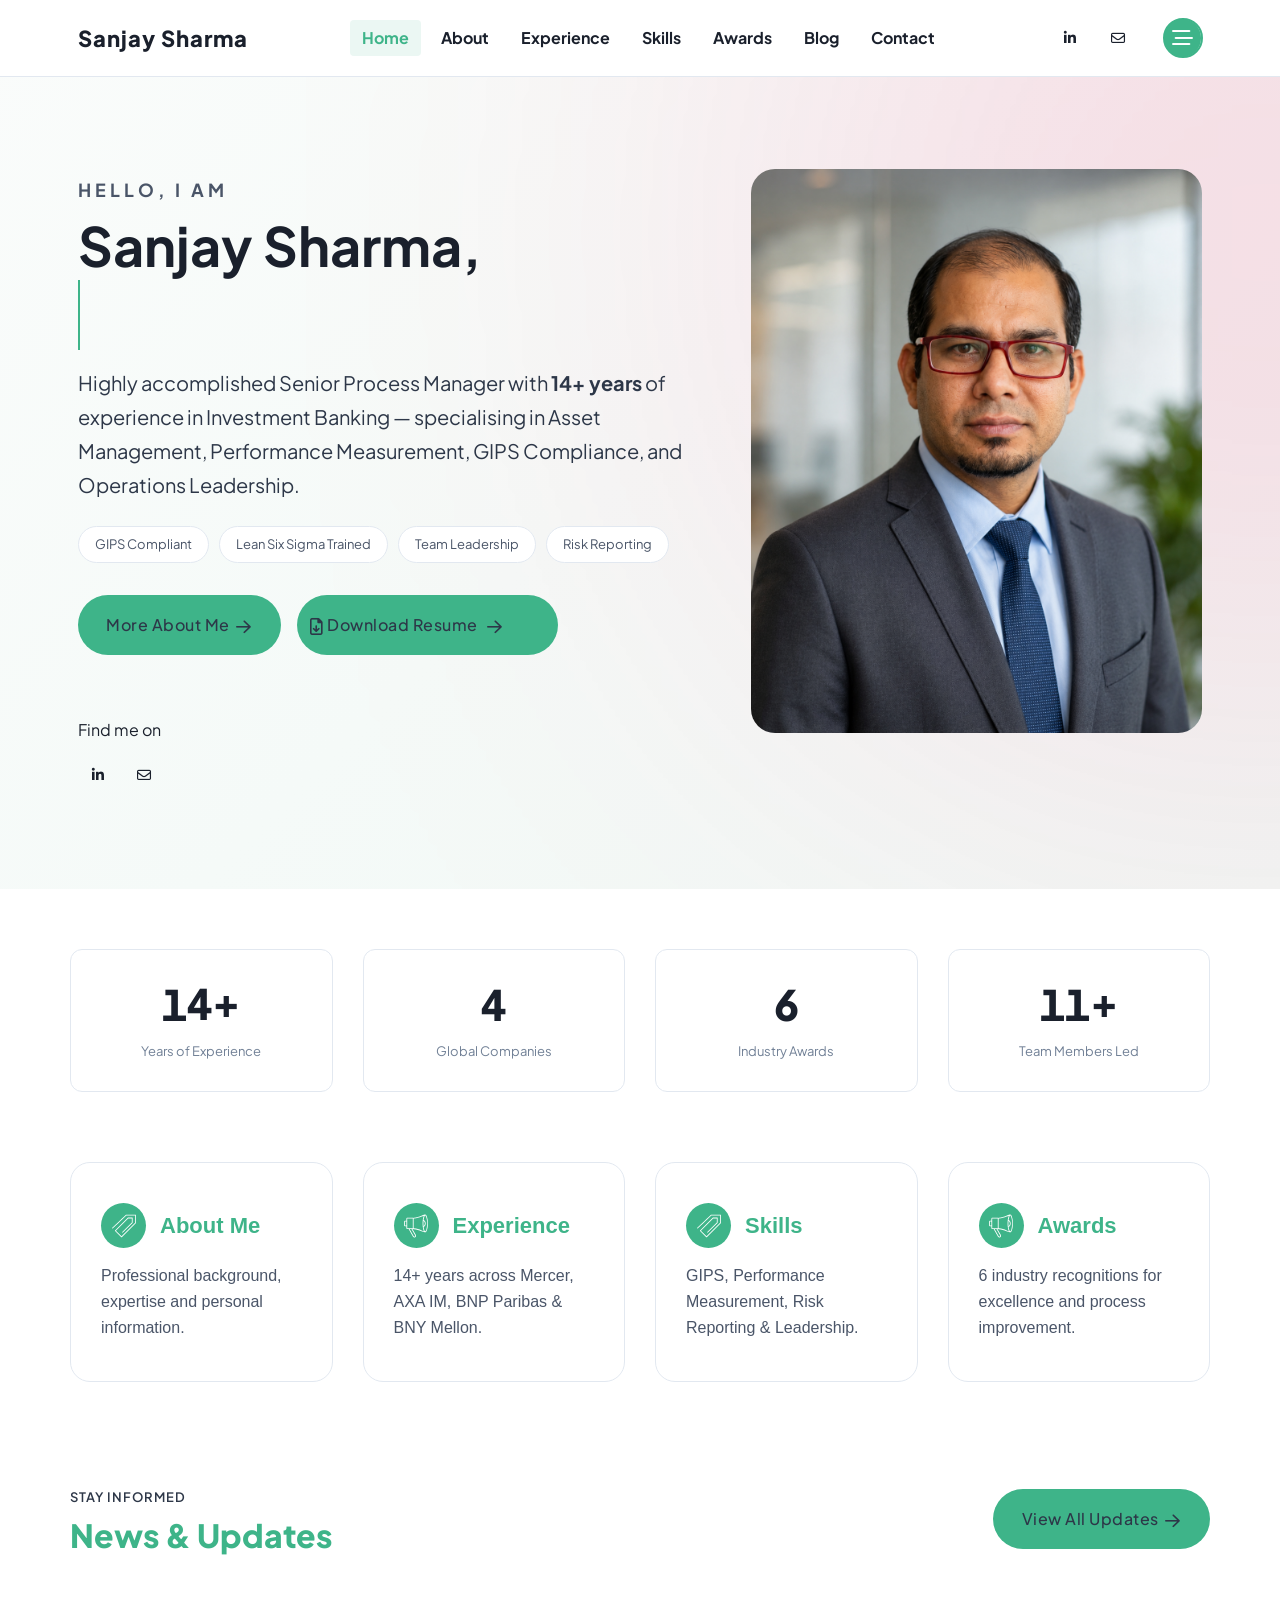
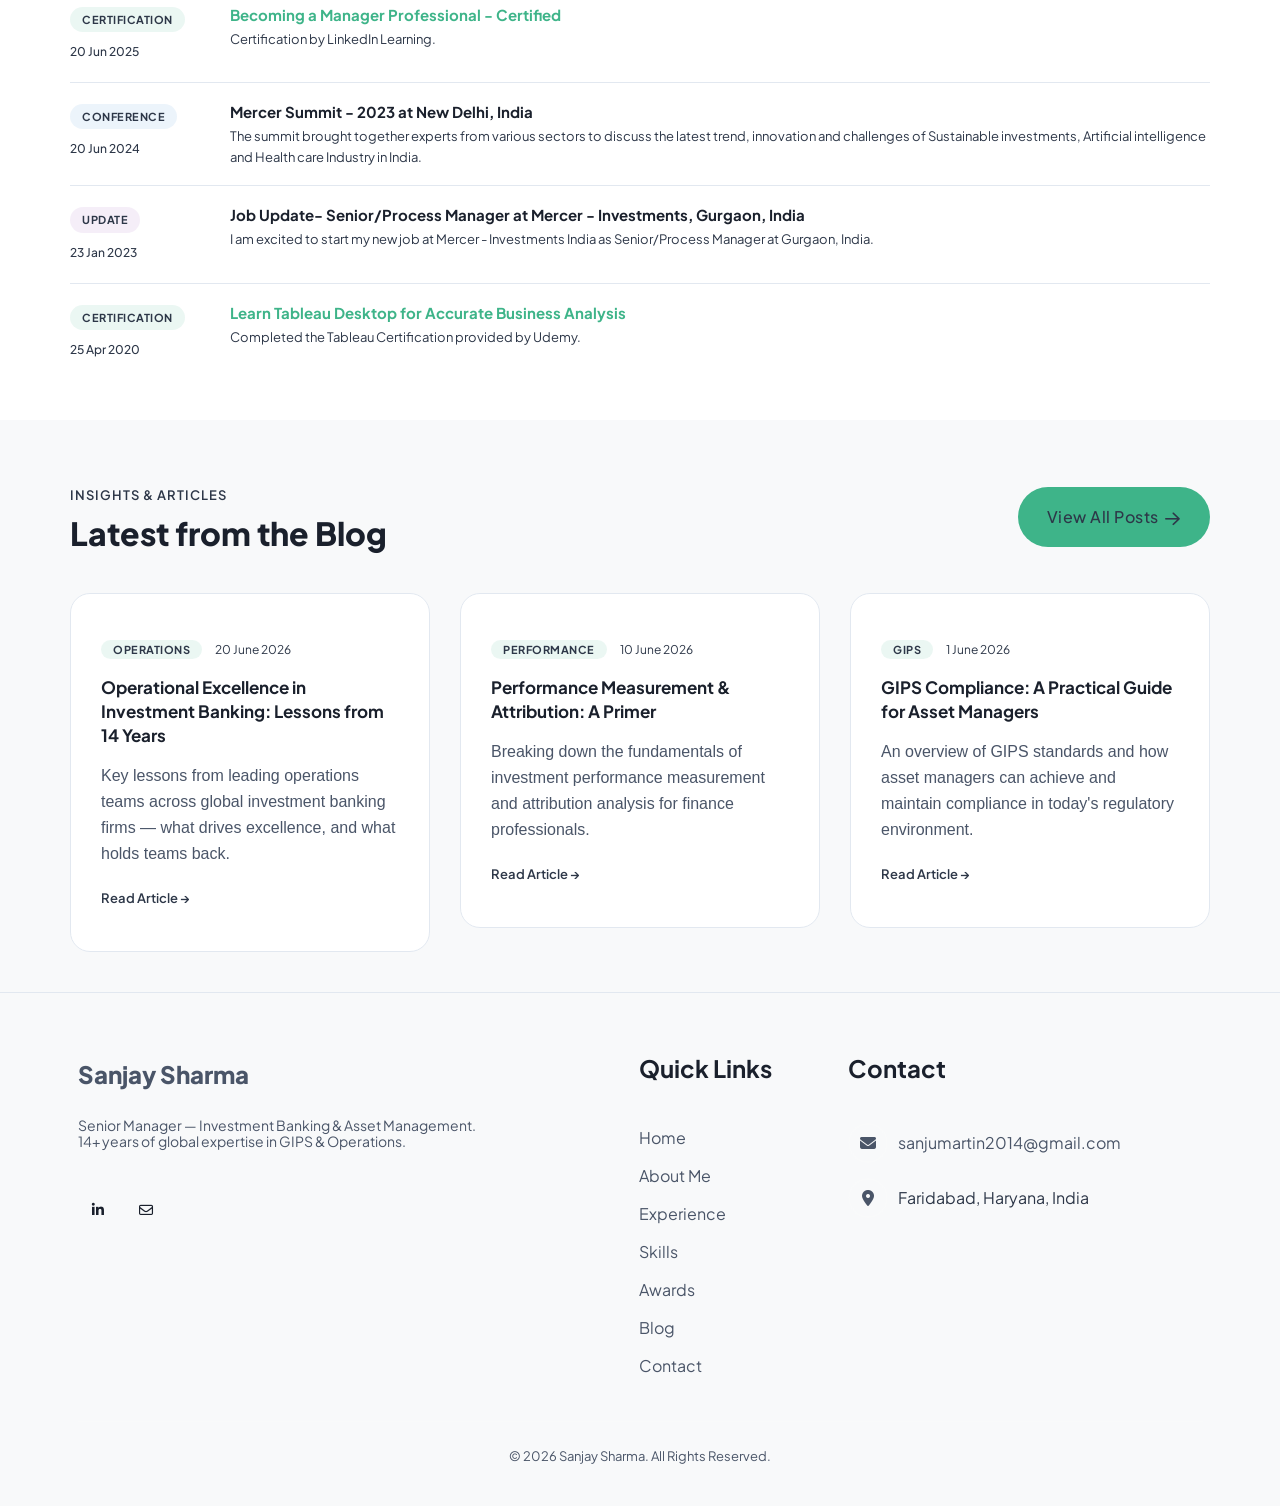
==== commit 69da1f74: "update_02)" ====
--- a/index.html
+++ b/index.html
@@ -239,8 +239,8 @@
     </div>
 
     <!-- NEWS & UPDATES SECTION -->
-    <div class="about-content-area" style="background:#ffffff;">
-        <div class="container tmp-section-gap">
+    <div class="about-content-area home-news-section" style="background:#ffffff;">
+        <div class="container tmp-section-gap content-gutter">
             <div class="row mb--30">
                 <div class="col-12">
                     <div style="display:flex;align-items:center;justify-content:space-between;flex-wrap:wrap;gap:16px;">
@@ -266,8 +266,8 @@
     </div>
 
     <!-- BLOGS SECTION -->
-    <div class="about-content-area" style="background:#f8f9fa;">
-        <div class="container tmp-section-gap">
+    <div class="about-content-area home-blog-section" style="background:#f8f9fa;">
+        <div class="container tmp-section-gap content-gutter">
             <div class="row mb--40">
                 <div class="col-lg-12">
                     <div style="display:flex;align-items:center;justify-content:space-between;flex-wrap:wrap;gap:16px;">
--- a/assets/css/custom.css
+++ b/assets/css/custom.css
@@ -800,14 +800,110 @@
 }
 
 /* ══════════════════════════════════════════════════════
+   RESPONSIVE PAGE GUTTERS
+   Keep text and generated content away from screen edges
+   as the viewport narrows.
+   ══════════════════════════════════════════════════════ */
+@media (max-width: 991px) {
+    .container,
+    .container-sm,
+    .container-md,
+    .container-lg,
+    .container-xl,
+    .container-xxl,
+    .content-gutter {
+        padding-left: 24px !important;
+        padding-right: 24px !important;
+    }
+
+    .single-post-content {
+        padding-left: 40px !important;
+        padding-right: 40px !important;
+    }
+
+    .single-post-content .row {
+        margin-left: 0 !important;
+        margin-right: 0 !important;
+    }
+
+    .single-post-content .row > [class*="col-"] {
+        padding-left: 0 !important;
+        padding-right: 0 !important;
+    }
+}
+
+/* ══════════════════════════════════════════════════════
    MOBILE RESPONSIVE — phones (< 768px)
    ══════════════════════════════════════════════════════ */
 @media (max-width: 767px) {
 
     /* ── Container: ensure consistent side padding ── */
-    .container {
-        padding-left: 16px !important;
-        padding-right: 16px !important;
+    .container,
+    .container-sm,
+    .container-md,
+    .container-lg,
+    .container-xl,
+    .container-xxl,
+    .content-gutter {
+        padding-left: 24px !important;
+        padding-right: 24px !important;
+    }
+
+    .container-fluid {
+        padding-left: 24px !important;
+        padding-right: 24px !important;
+    }
+
+    .content-gutter {
+        overflow-wrap: anywhere;
+    }
+
+    .home-news-section > .container,
+    .home-blog-section > .container {
+        padding-left: 24px !important;
+        padding-right: 24px !important;
+    }
+
+    .single-post-content {
+        padding-left: 40px !important;
+        padding-right: 40px !important;
+    }
+
+    .home-news-section .row,
+    .home-blog-section .row,
+    .single-post-content .row {
+        margin-left: 0 !important;
+        margin-right: 0 !important;
+    }
+
+    .home-news-section .row > [class*="col-"],
+    .home-blog-section .row > [class*="col-"],
+    .single-post-content .row > [class*="col-"] {
+        padding-left: 0 !important;
+        padding-right: 0 !important;
+    }
+
+    .single-post-content .post-header,
+    .single-post-content .post-body,
+    .single-post-content .back-to-blog,
+    .single-post-content #post-loading,
+    .single-post-content #post-error {
+        padding-left: 0 !important;
+        padding-right: 0 !important;
+    }
+
+    #home-news-list > div {
+        gap: 12px !important;
+        padding: 22px 0 !important;
+    }
+
+    #home-news-list h4 {
+        font-size: 16px !important;
+        line-height: 1.45 !important;
+    }
+
+    #home-blog-list {
+        row-gap: 20px !important;
     }
 
     /* ── Cards: reduce padding so content isn't cramped ── */
@@ -843,6 +939,7 @@
     }
     .page-banner h1 {
         font-size: 24px !important;
+        line-height: 1.2 !important;
     }
 
     /* ── Homepage hero: reduce top margin on stacked columns ── */
